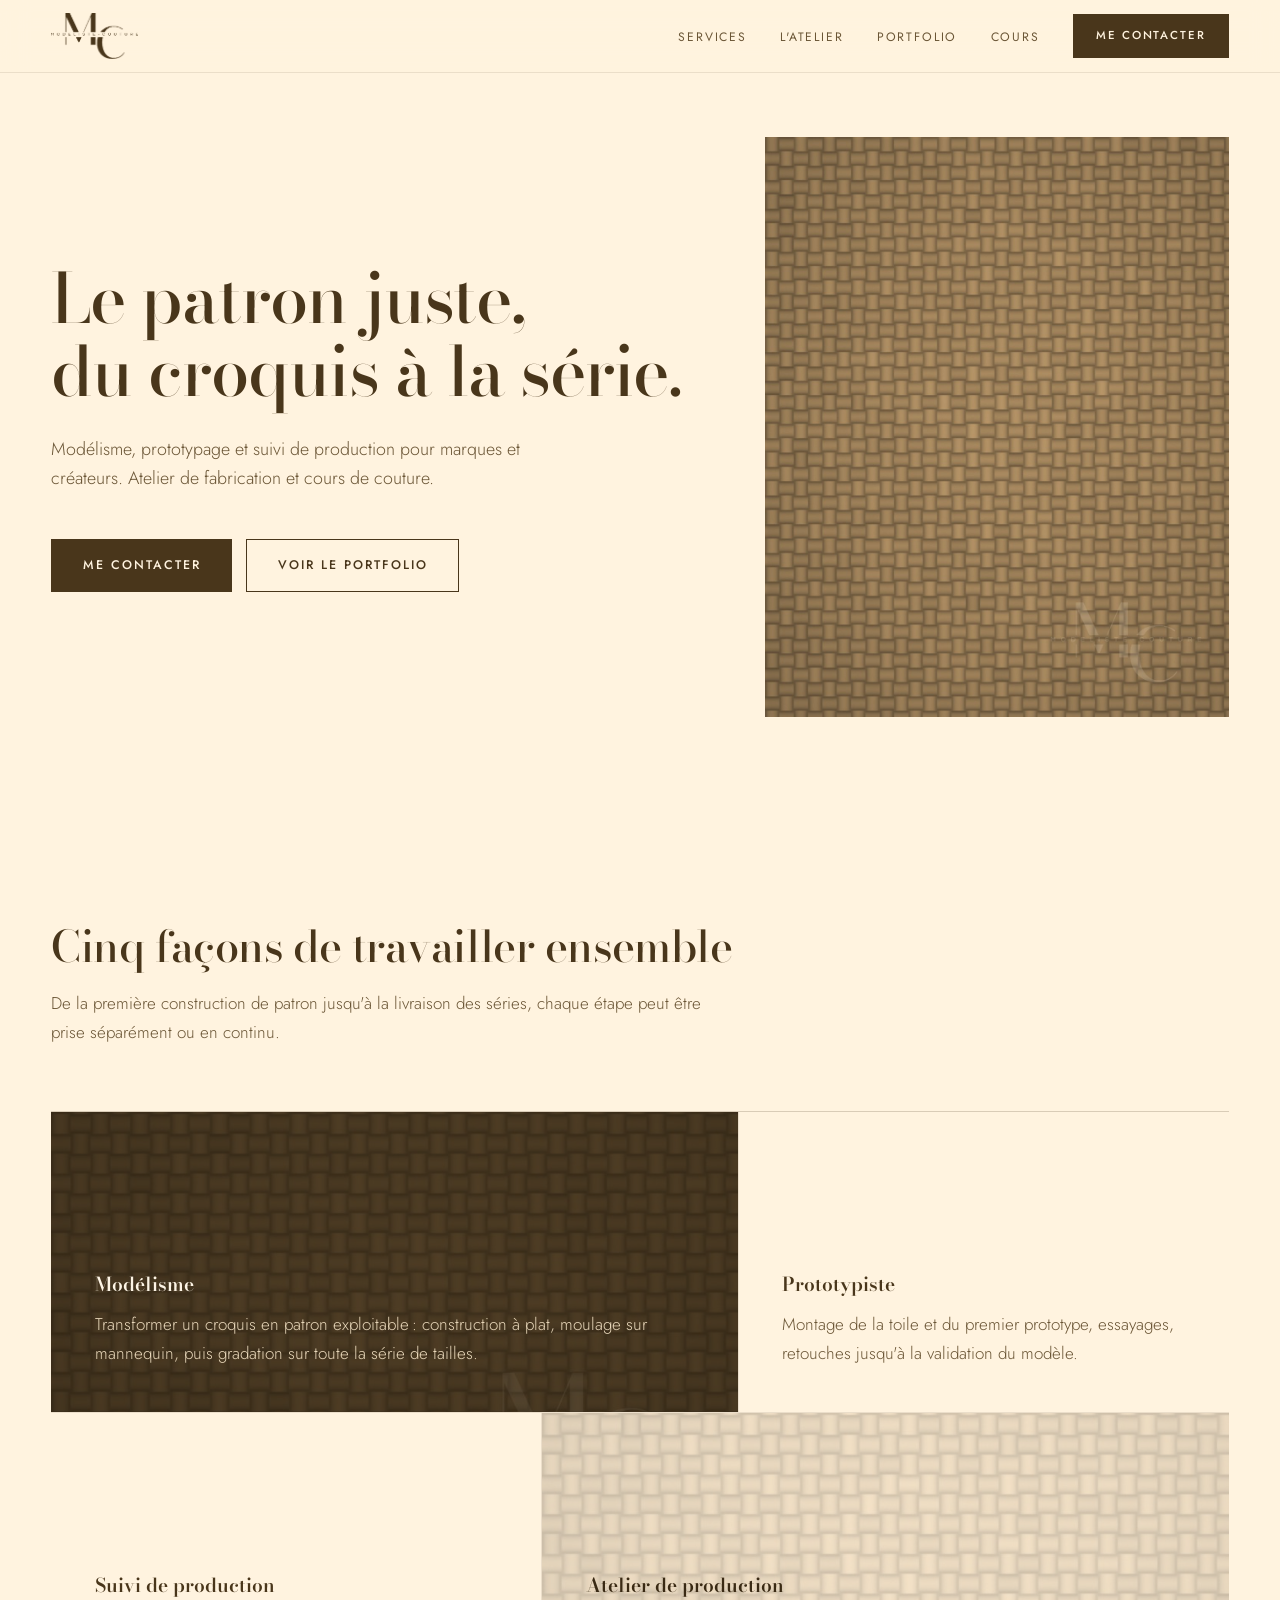
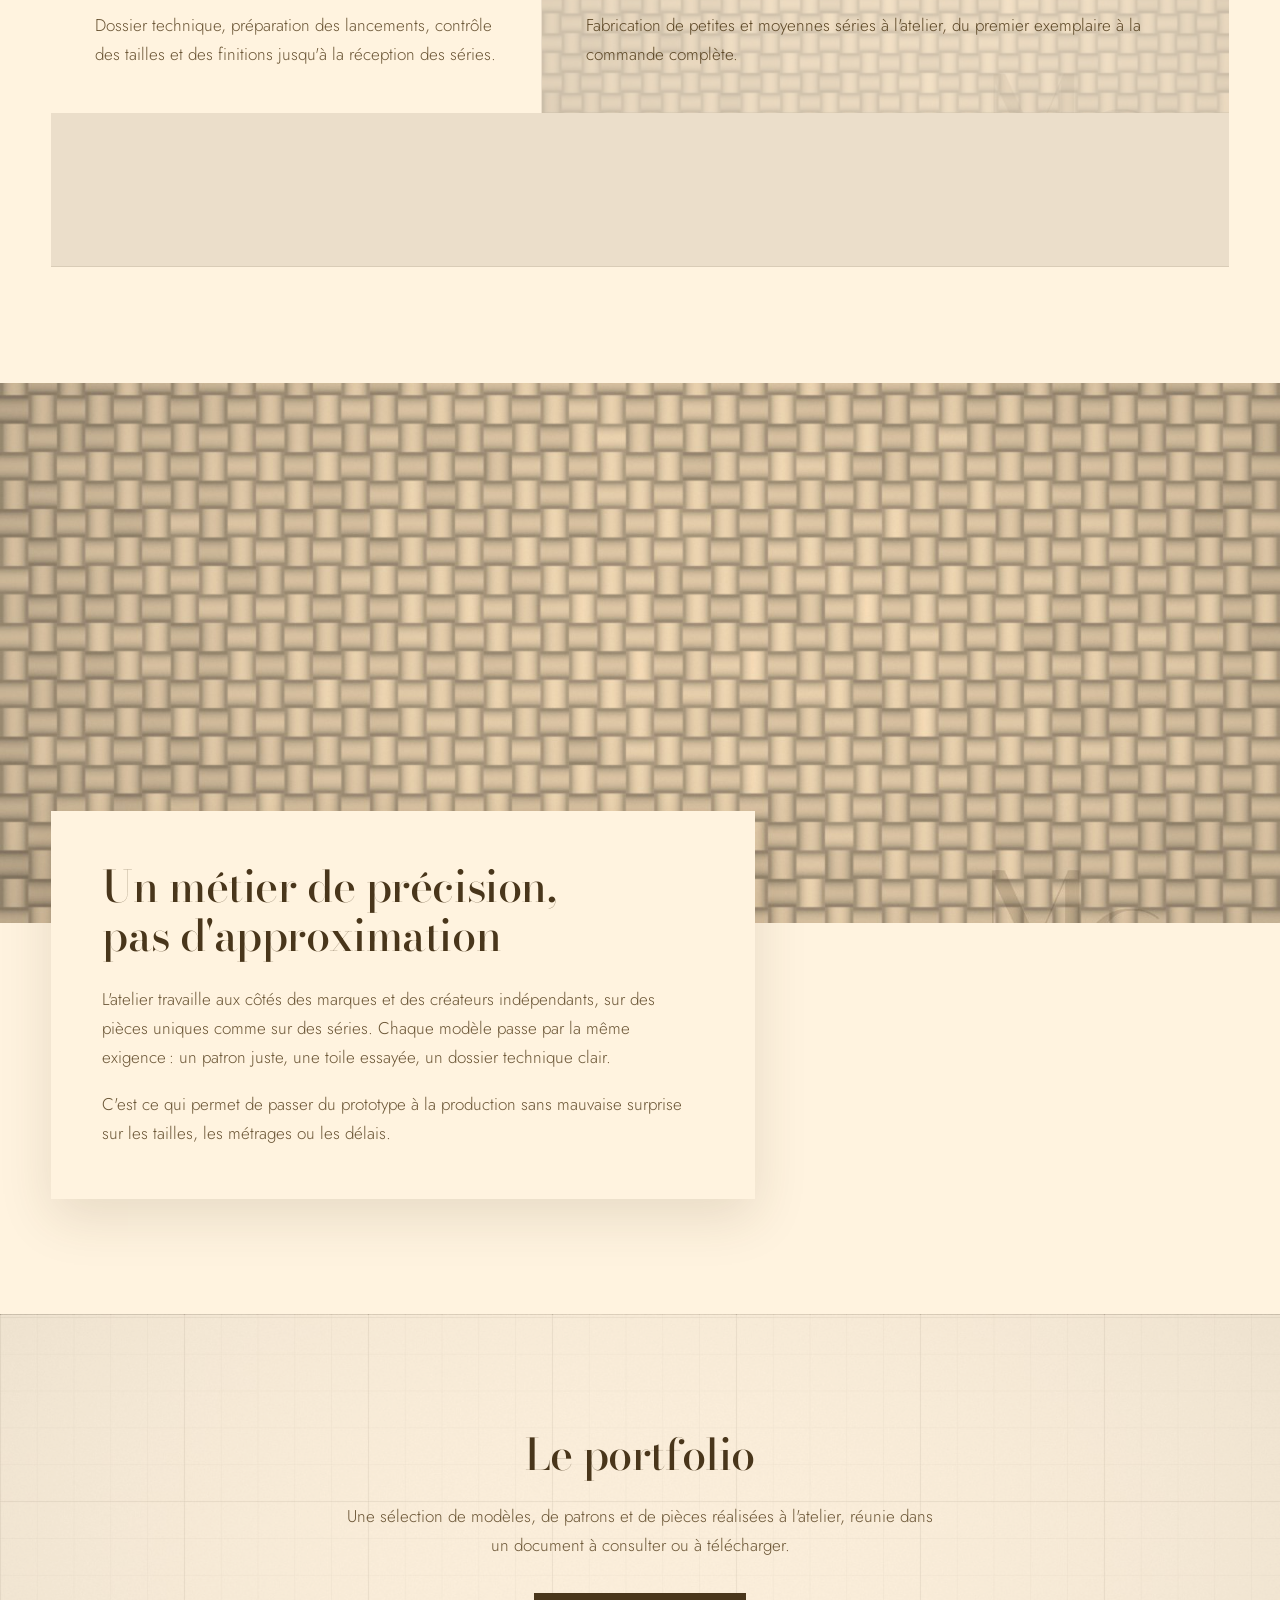
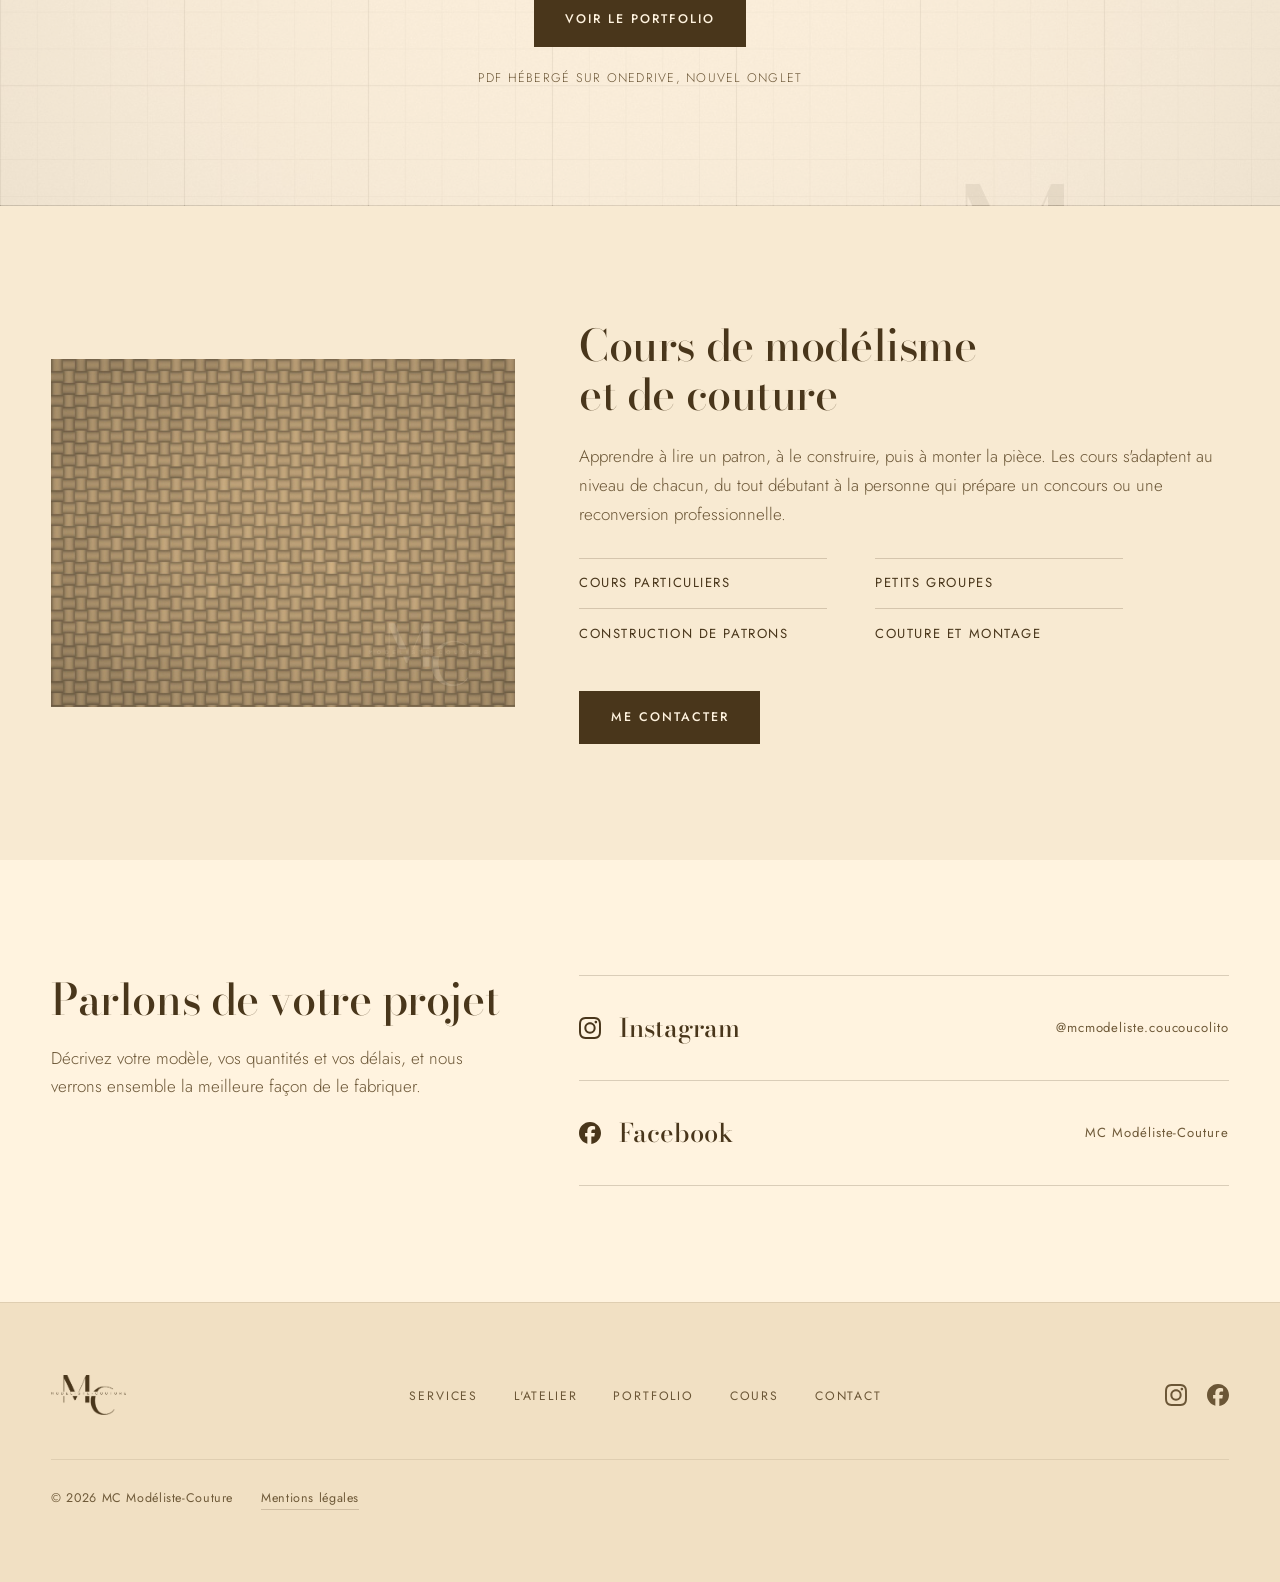
==== index.html @ d51a9fc8 "Ajouter le site vitrine MC Modéliste-Couture Site statique d'une page reprenant l'identité du logo :" ====
<!doctype html>
<html lang="fr">
<head>
<meta charset="utf-8">
<meta name="viewport" content="width=device-width, initial-scale=1">
<script>document.documentElement.classList.add('js');</script>
<title>MC Modéliste-Couture | Modélisme, prototypage et production</title>
<meta name="description" content="Modéliste prototypiste : construction de patrons, prototypage, suivi et atelier de production, cours de modélisme et de couture pour marques, créateurs et particuliers.">
<link rel="canonical" href="https://carambar182.github.io/MCModelisteWebsite/">

<meta property="og:type" content="website">
<meta property="og:locale" content="fr_FR">
<meta property="og:site_name" content="MC Modéliste-Couture">
<meta property="og:title" content="MC Modéliste-Couture | Modélisme, prototypage et production">
<meta property="og:description" content="Du croquis au vêtement fini : patronage, prototypage, suivi de production, atelier et cours de couture.">
<meta property="og:image" content="assets/og-image.jpg">
<meta name="twitter:card" content="summary_large_image">

<link rel="icon" href="assets/favicon.ico" sizes="any">
<link rel="icon" href="assets/favicon-512.png" type="image/png" sizes="512x512">
<link rel="apple-touch-icon" href="assets/apple-touch-icon.png">
<meta name="theme-color" content="#FFF3DF" media="(prefers-color-scheme: light)">
<meta name="theme-color" content="#211710" media="(prefers-color-scheme: dark)">

<link rel="preload" href="assets/fonts/bodoni-moda-latin.woff2" as="font" type="font/woff2" crossorigin>
<link rel="preload" href="assets/fonts/jost-latin.woff2" as="font" type="font/woff2" crossorigin>
<link rel="stylesheet" href="assets/fonts/fonts.css">
<link rel="stylesheet" href="assets/css/style.css">

<script type="application/ld+json">
{
  "@context": "https://schema.org",
  "@type": "ProfessionalService",
  "name": "MC Modéliste-Couture",
  "description": "Modéliste prototypiste : patronage, prototypage, suivi de production, atelier de fabrication et cours de modélisme et de couture.",
  "image": "assets/og-image.jpg",
  "areaServed": "FR",
  "sameAs": [
    "https://www.facebook.com/profile.php?id=61576766272760",
    "https://www.instagram.com/mcmodeliste.coucoucolito"
  ]
}
</script>
</head>

<body>
<a class="skip-link" href="#contenu">Aller au contenu</a>

<header class="site-header" id="haut">
  <div class="site-header__inner">
    <a class="brand" href="#haut" aria-label="MC Modéliste-Couture, accueil">
      <img src="assets/logo-mc.png" alt="MC Modéliste-Couture" width="357" height="190" decoding="async">
    </a>

    <nav class="site-nav" id="menu" aria-label="Navigation principale">
      <ul>
        <li><a href="#services">Services</a></li>
        <li><a href="#atelier">L'atelier</a></li>
        <li><a href="#portfolio">Portfolio</a></li>
        <li><a href="#cours">Cours</a></li>
      </ul>
      <a class="btn btn--primary site-nav__cta" href="#contact">Me contacter</a>
    </nav>

    <button class="nav-toggle" type="button" aria-expanded="false" aria-controls="menu">
      <span class="nav-toggle__bars" aria-hidden="true"></span>
      <span class="nav-toggle__label">Menu</span>
    </button>
  </div>
</header>

<main id="contenu">

  <!-- ============ HERO : split asymétrique ============ -->
  <section class="hero">
    <div class="wrap hero__inner">
      <div class="hero__text reveal">
        <h1>Le patron juste,<br class="br-desktop">du croquis à la série.</h1>
        <p class="lede">
          Modélisme, prototypage et suivi de production pour marques et créateurs.
          Atelier de fabrication et cours de couture.
        </p>
        <div class="hero__actions">
          <a class="btn btn--primary" href="#contact">Me contacter</a>
          <a class="btn btn--ghost" href="https://1drv.ms/b/c/9ea64feea7c55e20/IQBU2AF6RGWNTruM9oYGObu1AdUff4OzMXx0htukbr8eokA?e=vQHLTR" target="_blank" rel="noopener noreferrer">Voir le portfolio</a>
        </div>
      </div>

      <figure class="hero__media reveal">
        <!-- Visuel provisoire. Remplacer assets/img/hero.jpg par une photo d'atelier
             (portrait, environ 1100x1375 px) : le reste du site n'a pas besoin d'être modifié. -->
        <img src="assets/img/hero.jpg" alt="Toile de lin écrue tendue sur la table de coupe de l'atelier"
             width="1100" height="1375" fetchpriority="high" decoding="async">
      </figure>
    </div>
  </section>

  <!-- ============ SERVICES : bento asymétrique, 5 cellules ============ -->
  <section class="section services" id="services">
    <div class="wrap">
      <header class="section__head reveal">
        <h2>Cinq façons de travailler ensemble</h2>
        <p>De la première construction de patron jusqu'à la livraison des séries, chaque étape peut être prise séparément ou en continu.</p>
      </header>

      <div class="bento">
        <article class="bento__cell bento__cell--wide bento__cell--dark reveal">
          <h3>Modélisme</h3>
          <p>Transformer un croquis en patron exploitable&#8239;: construction à plat, moulage sur mannequin, puis gradation sur toute la série de tailles.</p>
        </article>

        <article class="bento__cell reveal">
          <h3>Prototypiste</h3>
          <p>Montage de la toile et du premier prototype, essayages, retouches jusqu'à la validation du modèle.</p>
        </article>

        <article class="bento__cell reveal">
          <h3>Suivi de production</h3>
          <p>Dossier technique, préparation des lancements, contrôle des tailles et des finitions jusqu'à la réception des séries.</p>
        </article>

        <article class="bento__cell bento__cell--wide bento__cell--light reveal">
          <h3>Atelier de production</h3>
          <p>Fabrication de petites et moyennes séries à l'atelier, du premier exemplaire à la commande complète.</p>
        </article>

        <article class="bento__cell bento__cell--full reveal">
          <div>
            <h3>Cours de modélisme et de couture</h3>
            <p>Cours particuliers et petits groupes, du premier ourlet à la construction d'un patron complet.</p>
          </div>
          <a class="link-arrow" href="#cours">Découvrir les cours</a>
        </article>
      </div>
    </div>
  </section>

  <!-- ============ ATELIER : bande pleine largeur + panneau décalé ============ -->
  <section class="section atelier" id="atelier">
    <div class="atelier__media">
      <!-- Visuel provisoire. Remplacer assets/img/atelier.jpg par une photo de l'atelier
           (paysage, environ 1800x1125 px). -->
      <img src="assets/img/atelier.jpg" alt="Tissu de coton clair tissé, posé à plat sur la table de travail"
           width="1800" height="1125" loading="lazy" decoding="async">
    </div>
    <div class="wrap">
      <div class="atelier__panel reveal">
        <h2>Un métier de précision, pas d'approximation</h2>
        <p>
          L'atelier travaille aux côtés des marques et des créateurs indépendants, sur des pièces
          uniques comme sur des séries. Chaque modèle passe par la même exigence&#8239;: un patron juste,
          une toile essayée, un dossier technique clair.
        </p>
        <p>
          C'est ce qui permet de passer du prototype à la production sans mauvaise surprise sur
          les tailles, les métrages ou les délais.
        </p>
      </div>
    </div>
  </section>

  <!-- ============ PORTFOLIO : bande papier à patron ============ -->
  <section class="section portfolio" id="portfolio">
    <div class="wrap portfolio__inner reveal">
      <h2>Le portfolio</h2>
      <p>
        Une sélection de modèles, de patrons et de pièces réalisées à l'atelier, réunie dans un
        document à consulter ou à télécharger.
      </p>
      <a class="btn btn--primary" href="https://1drv.ms/b/c/9ea64feea7c55e20/IQBU2AF6RGWNTruM9oYGObu1AdUff4OzMXx0htukbr8eokA?e=vQHLTR" target="_blank" rel="noopener noreferrer">Voir le portfolio</a>
      <p class="portfolio__meta">PDF hébergé sur OneDrive, nouvel onglet</p>
    </div>
  </section>

  <!-- ============ COURS : split image / texte ============ -->
  <section class="section cours" id="cours">
    <div class="wrap cours__inner">
      <figure class="cours__media reveal">
        <!-- Visuel provisoire. Remplacer assets/img/cours.jpg par une photo de cours
             (paysage 4:3, environ 1400x1050 px). -->
        <img src="assets/img/cours.jpg" alt="Toile de coton beige tissée, préparée pour un cours de couture"
             width="1400" height="1050" loading="lazy" decoding="async">
      </figure>

      <div class="cours__text reveal">
        <h2>Cours de modélisme et de couture</h2>
        <p>
          Apprendre à lire un patron, à le construire, puis à monter la pièce. Les cours s'adaptent
          au niveau de chacun, du tout débutant à la personne qui prépare un concours ou une
          reconversion professionnelle.
        </p>
        <ul class="cours__list">
          <li>Cours particuliers</li>
          <li>Petits groupes</li>
          <li>Construction de patrons</li>
          <li>Couture et montage</li>
        </ul>
        <a class="btn btn--primary" href="#contact">Me contacter</a>
      </div>
    </div>
  </section>

  <!-- ============ CONTACT ============ -->
  <section class="section contact" id="contact">
    <div class="wrap contact__inner">
      <div class="contact__intro reveal">
        <h2>Parlons de votre projet</h2>
        <p>
          Décrivez votre modèle, vos quantités et vos délais, et nous verrons ensemble la
          meilleure façon de le fabriquer.
        </p>
      </div>

      <ul class="contact__channels reveal">
        <li>
          <a href="https://www.instagram.com/mcmodeliste.coucoucolito" target="_blank" rel="noopener noreferrer">
            <svg class="icon" viewBox="0 0 24 24" aria-hidden="true" focusable="false"><path fill="currentColor" d="M7.0301.084c-1.2768.0602-2.1487.264-2.911.5634-.7888.3075-1.4575.72-2.1228 1.3877-.6652.6677-1.075 1.3368-1.3802 2.127-.2954.7638-.4956 1.6365-.552 2.914-.0564 1.2775-.0689 1.6882-.0626 4.947.0062 3.2586.0206 3.6671.0825 4.9473.061 1.2765.264 2.1482.5635 2.9107.308.7889.72 1.4573 1.388 2.1228.6679.6655 1.3365 1.0743 2.1285 1.38.7632.295 1.6361.4961 2.9134.552 1.2773.056 1.6884.069 4.9462.0627 3.2578-.0062 3.668-.0207 4.9478-.0814 1.28-.0607 2.147-.2652 2.9098-.5633.7889-.3086 1.4578-.72 2.1228-1.3881.665-.6682 1.0745-1.3378 1.3795-2.1284.2957-.7632.4966-1.636.552-2.9124.056-1.2809.0692-1.6898.063-4.948-.0063-3.2583-.021-3.6668-.0817-4.9465-.0607-1.2797-.264-2.1487-.5633-2.9117-.3084-.7889-.72-1.4568-1.3876-2.1228C21.2982 1.33 20.628.9208 19.8378.6165 19.074.321 18.2017.1197 16.9244.0645 15.6471.0093 15.236-.005 11.977.0014 8.718.0076 8.31.0215 7.0301.0839m.1402 21.6932c-1.17-.0509-1.8053-.2453-2.2287-.408-.5606-.216-.96-.4771-1.3819-.895-.422-.4178-.6811-.8186-.9-1.378-.1644-.4234-.3624-1.058-.4171-2.228-.0595-1.2645-.072-1.6442-.079-4.848-.007-3.2037.0053-3.583.0607-4.848.05-1.169.2456-1.805.408-2.2282.216-.5613.4762-.96.895-1.3816.4188-.4217.8184-.6814 1.3783-.9003.423-.1651 1.0575-.3614 2.227-.4171 1.2655-.06 1.6447-.072 4.848-.079 3.2033-.007 3.5835.005 4.8495.0608 1.169.0508 1.8053.2445 2.228.408.5608.216.96.4754 1.3816.895.4217.4194.6816.8176.9005 1.3787.1653.4217.3617 1.056.4169 2.2263.0602 1.2655.0739 1.645.0796 4.848.0058 3.203-.0055 3.5834-.061 4.848-.051 1.17-.245 1.8055-.408 2.2294-.216.5604-.4763.96-.8954 1.3814-.419.4215-.8181.6811-1.3783.9-.4224.1649-1.0577.3617-2.2262.4174-1.2656.0595-1.6448.072-4.8493.079-3.2045.007-3.5825-.006-4.848-.0608M16.953 5.5864A1.44 1.44 0 1 0 18.39 4.144a1.44 1.44 0 0 0-1.437 1.4424M5.8385 12.012c.0067 3.4032 2.7706 6.1557 6.173 6.1493 3.4026-.0065 6.157-2.7701 6.1506-6.1733-.0065-3.4032-2.771-6.1565-6.174-6.1498-3.403.0067-6.156 2.771-6.1496 6.1738M8 12.0077a4 4 0 1 1 4.008 3.9921A3.9996 3.9996 0 0 1 8 12.0077"/></svg>
            <span class="contact__channel-name">Instagram</span>
            <span class="contact__channel-handle">@mcmodeliste.coucoucolito</span>
          </a>
        </li>
        <li>
          <a href="https://www.facebook.com/profile.php?id=61576766272760" target="_blank" rel="noopener noreferrer">
            <svg class="icon" viewBox="0 0 24 24" aria-hidden="true" focusable="false"><path fill="currentColor" d="M9.101 23.691v-7.98H6.627v-3.667h2.474v-1.58c0-4.085 1.848-5.978 5.858-5.978.401 0 .955.042 1.468.103a8.68 8.68 0 0 1 1.141.195v3.325a8.623 8.623 0 0 0-.653-.036 26.805 26.805 0 0 0-.733-.009c-.707 0-1.259.096-1.675.309a1.686 1.686 0 0 0-.679.622c-.258.42-.374.995-.374 1.752v1.297h3.919l-.386 2.103-.287 1.564h-3.246v8.245C19.396 23.238 24 18.179 24 12.044c0-6.627-5.373-12-12-12s-12 5.373-12 12c0 5.628 3.874 10.35 9.101 11.647Z"/></svg>
            <span class="contact__channel-name">Facebook</span>
            <span class="contact__channel-handle">MC Modéliste-Couture</span>
          </a>
        </li>

        <!-- POUR AJOUTER UN E-MAIL OU UN TÉLÉPHONE :
             décommentez le bloc ci-dessous et remplacez l'adresse et le numéro.
        <li>
          <a href="mailto:adresse@exemple.fr">
            <span class="contact__channel-name">E-mail</span>
            <span class="contact__channel-handle">adresse@exemple.fr</span>
          </a>
        </li>
        <li>
          <a href="tel:+33600000000">
            <span class="contact__channel-name">Téléphone</span>
            <span class="contact__channel-handle">06 00 00 00 00</span>
          </a>
        </li>
        -->
      </ul>
    </div>
  </section>

</main>

<footer class="site-footer">
  <div class="wrap site-footer__inner">
    <div class="site-footer__brand">
      <img src="assets/logo-mc.png" alt="MC Modéliste-Couture" width="357" height="190" loading="lazy" decoding="async">
    </div>

    <nav class="site-footer__nav" aria-label="Navigation de bas de page">
      <ul>
        <li><a href="#services">Services</a></li>
        <li><a href="#atelier">L'atelier</a></li>
        <li><a href="#portfolio">Portfolio</a></li>
        <li><a href="#cours">Cours</a></li>
        <li><a href="#contact">Contact</a></li>
      </ul>
    </nav>

    <div class="site-footer__social">
      <a href="https://www.instagram.com/mcmodeliste.coucoucolito" target="_blank" rel="noopener noreferrer" aria-label="Instagram">
        <svg class="icon" viewBox="0 0 24 24" aria-hidden="true" focusable="false"><path fill="currentColor" d="M7.0301.084c-1.2768.0602-2.1487.264-2.911.5634-.7888.3075-1.4575.72-2.1228 1.3877-.6652.6677-1.075 1.3368-1.3802 2.127-.2954.7638-.4956 1.6365-.552 2.914-.0564 1.2775-.0689 1.6882-.0626 4.947.0062 3.2586.0206 3.6671.0825 4.9473.061 1.2765.264 2.1482.5635 2.9107.308.7889.72 1.4573 1.388 2.1228.6679.6655 1.3365 1.0743 2.1285 1.38.7632.295 1.6361.4961 2.9134.552 1.2773.056 1.6884.069 4.9462.0627 3.2578-.0062 3.668-.0207 4.9478-.0814 1.28-.0607 2.147-.2652 2.9098-.5633.7889-.3086 1.4578-.72 2.1228-1.3881.665-.6682 1.0745-1.3378 1.3795-2.1284.2957-.7632.4966-1.636.552-2.9124.056-1.2809.0692-1.6898.063-4.948-.0063-3.2583-.021-3.6668-.0817-4.9465-.0607-1.2797-.264-2.1487-.5633-2.9117-.3084-.7889-.72-1.4568-1.3876-2.1228C21.2982 1.33 20.628.9208 19.8378.6165 19.074.321 18.2017.1197 16.9244.0645 15.6471.0093 15.236-.005 11.977.0014 8.718.0076 8.31.0215 7.0301.0839m.1402 21.6932c-1.17-.0509-1.8053-.2453-2.2287-.408-.5606-.216-.96-.4771-1.3819-.895-.422-.4178-.6811-.8186-.9-1.378-.1644-.4234-.3624-1.058-.4171-2.228-.0595-1.2645-.072-1.6442-.079-4.848-.007-3.2037.0053-3.583.0607-4.848.05-1.169.2456-1.805.408-2.2282.216-.5613.4762-.96.895-1.3816.4188-.4217.8184-.6814 1.3783-.9003.423-.1651 1.0575-.3614 2.227-.4171 1.2655-.06 1.6447-.072 4.848-.079 3.2033-.007 3.5835.005 4.8495.0608 1.169.0508 1.8053.2445 2.228.408.5608.216.96.4754 1.3816.895.4217.4194.6816.8176.9005 1.3787.1653.4217.3617 1.056.4169 2.2263.0602 1.2655.0739 1.645.0796 4.848.0058 3.203-.0055 3.5834-.061 4.848-.051 1.17-.245 1.8055-.408 2.2294-.216.5604-.4763.96-.8954 1.3814-.419.4215-.8181.6811-1.3783.9-.4224.1649-1.0577.3617-2.2262.4174-1.2656.0595-1.6448.072-4.8493.079-3.2045.007-3.5825-.006-4.848-.0608M16.953 5.5864A1.44 1.44 0 1 0 18.39 4.144a1.44 1.44 0 0 0-1.437 1.4424M5.8385 12.012c.0067 3.4032 2.7706 6.1557 6.173 6.1493 3.4026-.0065 6.157-2.7701 6.1506-6.1733-.0065-3.4032-2.771-6.1565-6.174-6.1498-3.403.0067-6.156 2.771-6.1496 6.1738M8 12.0077a4 4 0 1 1 4.008 3.9921A3.9996 3.9996 0 0 1 8 12.0077"/></svg>
      </a>
      <a href="https://www.facebook.com/profile.php?id=61576766272760" target="_blank" rel="noopener noreferrer" aria-label="Facebook">
        <svg class="icon" viewBox="0 0 24 24" aria-hidden="true" focusable="false"><path fill="currentColor" d="M9.101 23.691v-7.98H6.627v-3.667h2.474v-1.58c0-4.085 1.848-5.978 5.858-5.978.401 0 .955.042 1.468.103a8.68 8.68 0 0 1 1.141.195v3.325a8.623 8.623 0 0 0-.653-.036 26.805 26.805 0 0 0-.733-.009c-.707 0-1.259.096-1.675.309a1.686 1.686 0 0 0-.679.622c-.258.42-.374.995-.374 1.752v1.297h3.919l-.386 2.103-.287 1.564h-3.246v8.245C19.396 23.238 24 18.179 24 12.044c0-6.627-5.373-12-12-12s-12 5.373-12 12c0 5.628 3.874 10.35 9.101 11.647Z"/></svg>
      </a>
    </div>

    <p class="site-footer__legal">
      <span>&copy; <span id="annee">2026</span> MC Modéliste-Couture</span>
      <a href="mentions-legales.html">Mentions légales</a>
    </p>
  </div>
</footer>

<script src="assets/js/main.js" defer></script>
</body>
</html>
---- assets/fonts/fonts.css ----
/* Polices auto-hebergees (pas d'appel a Google Fonts : RGPD + performance). */

/* Bodoni Moda - variable wght 400..900, opsz 6..96. Reprend le Didone du monogramme MC. */
@font-face {
  font-family: 'Bodoni Moda';
  font-style: normal;
  font-weight: 400 700;
  font-display: swap;
  src: url(./bodoni-moda-latin.woff2) format('woff2');
  unicode-range: U+0000-00FF, U+0131, U+0152-0153, U+02BB-02BC, U+02C6, U+02DA, U+02DC, U+0304, U+0308, U+0329, U+2000-206F, U+20AC, U+2122, U+2191, U+2193, U+2212, U+2215, U+FEFF, U+FFFD;
}
@font-face {
  font-family: 'Bodoni Moda';
  font-style: normal;
  font-weight: 400 700;
  font-display: swap;
  src: url(./bodoni-moda-latin-ext.woff2) format('woff2');
  unicode-range: U+0100-02BA, U+02BD-02C5, U+02C7-02CC, U+02CE-02D7, U+02DD-02FF, U+0304, U+0308, U+0329, U+1D00-1DBF, U+1E00-1E9F, U+1EF2-1EFF, U+2020, U+20A0-20AB, U+20AD-20C0, U+2113, U+2C60-2C7F, U+A720-A7FF;
}

/* Jost - variable wght 100..900. Reprend le lettrage geometrique du wordmark. */
@font-face {
  font-family: 'Jost';
  font-style: normal;
  font-weight: 200 700;
  font-display: swap;
  src: url(./jost-latin.woff2) format('woff2');
  unicode-range: U+0000-00FF, U+0131, U+0152-0153, U+02BB-02BC, U+02C6, U+02DA, U+02DC, U+0304, U+0308, U+0329, U+2000-206F, U+20AC, U+2122, U+2191, U+2193, U+2212, U+2215, U+FEFF, U+FFFD;
}
@font-face {
  font-family: 'Jost';
  font-style: normal;
  font-weight: 200 700;
  font-display: swap;
  src: url(./jost-latin-ext.woff2) format('woff2');
  unicode-range: U+0100-02BA, U+02BD-02C5, U+02C7-02CC, U+02CE-02D7, U+02DD-02FF, U+0304, U+0308, U+0329, U+1D00-1DBF, U+1E00-1E9F, U+1EF2-1EFF, U+2020, U+20A0-20AB, U+20AD-20C0, U+2113, U+2C60-2C7F, U+A720-A7FF;
}
---- assets/css/style.css ----
/* ==========================================================================
   MC Modéliste-Couture
   Palette et typographie reprises du logo : brun #49361B sur crème #FFF3DF,
   monogramme Didone (Bodoni Moda) + lettrage géométrique (Jost).
   Un seul accent, un seul rayon de bord (0), un seul thème à la fois.
   ========================================================================== */

:root {
  --paper:      #FFF3DF;
  --paper-2:    #F8EAD2;
  --paper-3:    #F1E0C3;
  --ink:        #49361B;
  --ink-soft:   #6B5636;
  --ink-mute:   #6F5A39;
  --line:       rgba(73, 54, 27, .20);
  --line-soft:  rgba(73, 54, 27, .11);
  --shadow:     0 18px 50px rgba(73, 54, 27, .13);
  --veil:       rgba(255, 243, 223, .55);
  --img-filter: none;

  --nav-h: 72px;
  --wrap: 1280px;
  --gutter: clamp(1.25rem, 4vw, 3.5rem);
  --radius: 0;

  --serif: 'Bodoni Moda', 'Didot', 'Times New Roman', serif;
  --sans:  'Jost', 'Futura', 'Century Gothic', system-ui, sans-serif;
  --ease:  cubic-bezier(.16, 1, .3, 1);

  color-scheme: light dark;
}

@media (prefers-color-scheme: dark) {
  :root {
    --paper:      #211710;
    --paper-2:    #2A1E14;
    --paper-3:    #33251a;
    --ink:        #F5E7CF;
    --ink-soft:   #D8C4A3;
    --ink-mute:   #AE9877;
    --line:       rgba(245, 231, 207, .20);
    --line-soft:  rgba(245, 231, 207, .10);
    --shadow:     0 18px 50px rgba(0, 0, 0, .45);
    --veil:       rgba(33, 23, 16, .88);
    --img-filter: brightness(.78) saturate(.92);
  }
}

/* --------------------------------------------------------- base --------- */

*, *::before, *::after { box-sizing: border-box; }

html {
  -webkit-text-size-adjust: 100%;
  scroll-padding-top: calc(var(--nav-h) + 1.5rem);
}

@media (prefers-reduced-motion: no-preference) {
  html { scroll-behavior: smooth; }
}

body {
  margin: 0;
  background: var(--paper);
  color: var(--ink);
  font-family: var(--sans);
  font-size: 1.0625rem;
  font-weight: 400;
  line-height: 1.7;
  -webkit-font-smoothing: antialiased;
  text-rendering: optimizeLegibility;
  overflow-x: hidden;
}

h1, h2, h3 {
  font-family: var(--serif);
  font-weight: 500;
  font-optical-sizing: auto;
  margin: 0;
  text-wrap: balance;
}

h1 {
  font-size: clamp(2.4rem, 5.6vw, 4.3rem);
  line-height: 1.07;
  letter-spacing: -.014em;
}

h2 {
  font-size: clamp(1.85rem, 3.4vw, 2.9rem);
  line-height: 1.14;
  letter-spacing: -.01em;
}

h3 {
  font-size: clamp(1.2rem, 1.5vw, 1.45rem);
  font-weight: 600;
  line-height: 1.25;
}

p { margin: 0; max-width: 65ch; text-wrap: pretty; }

img { display: block; max-width: 100%; height: auto; }

a { color: inherit; }

.wrap {
  width: 100%;
  max-width: var(--wrap);
  margin-inline: auto;
  padding-inline: var(--gutter);
}

/* Les items de grille refusent par défaut de passer sous leur taille
   min-content, ce qui fait déborder la page sur petit écran. */
.hero__inner > *,
.cours__inner > *,
.contact__inner > *,
.bento__cell { min-width: 0; }

.section { padding-block: clamp(4.5rem, 9vw, 8.5rem); }

.section__head { max-width: 46rem; margin-bottom: clamp(2.5rem, 5vw, 4rem); }
.section__head p { margin-top: 1.1rem; color: var(--ink-soft); font-weight: 300; }

.lede {
  font-size: clamp(1.05rem, 1.4vw, 1.22rem);
  font-weight: 300;
  color: var(--ink-soft);
  line-height: 1.65;
}

.skip-link {
  position: absolute;
  left: -9999px;
  top: 0;
  z-index: 100;
  background: var(--ink);
  color: var(--paper);
  padding: .85rem 1.4rem;
  font-size: .8rem;
  letter-spacing: .12em;
  text-transform: uppercase;
}
.skip-link:focus { left: 0; }

:focus-visible {
  outline: 2px solid var(--ink);
  outline-offset: 3px;
}

/* ------------------------------------------------------- boutons -------- */

.btn {
  display: inline-flex;
  align-items: center;
  justify-content: center;
  white-space: nowrap;
  border: 1px solid var(--ink);
  border-radius: var(--radius);
  padding: .95rem 1.9rem;
  font-family: var(--sans);
  font-size: .78rem;
  font-weight: 500;
  letter-spacing: .16em;
  text-transform: uppercase;
  text-decoration: none;
  cursor: pointer;
  transition: background-color .35s var(--ease), color .35s var(--ease),
              transform .2s var(--ease);
}

.btn--primary { background: var(--ink); color: var(--paper); }
.btn--ghost   { background: transparent; color: var(--ink); }

@media (hover: hover) {
  .btn--primary:hover { background: var(--ink-soft); border-color: var(--ink-soft); }
  .btn--ghost:hover   { background: var(--ink); color: var(--paper); }
  .btn:hover { transform: translateY(-1px); }
}
.btn:active { transform: translateY(1px); }

.link-arrow {
  display: inline-flex;
  align-items: center;
  gap: .6rem;
  font-size: .78rem;
  font-weight: 500;
  letter-spacing: .14em;
  text-transform: uppercase;
  text-decoration: none;
  color: var(--ink);
  border-bottom: 1px solid var(--line);
  padding-bottom: .35rem;
  transition: border-color .35s var(--ease), gap .35s var(--ease);
}
.link-arrow::after { content: "\2192"; transition: transform .35s var(--ease); }
@media (hover: hover) {
  .link-arrow:hover { border-color: var(--ink); }
  .link-arrow:hover::after { transform: translateX(4px); }
}

/* -------------------------------------------------------- entête -------- */

.site-header {
  position: sticky;
  top: 0;
  z-index: 50;
  background: color-mix(in srgb, var(--paper) 88%, transparent);
  backdrop-filter: blur(14px);
  -webkit-backdrop-filter: blur(14px);
  border-bottom: 1px solid var(--line-soft);
}

@supports not (backdrop-filter: blur(4px)) {
  .site-header { background: var(--paper); }
}

.site-header__inner {
  height: var(--nav-h);
  max-width: var(--wrap);
  margin-inline: auto;
  padding-inline: var(--gutter);
  display: flex;
  align-items: center;
  gap: clamp(1rem, 3vw, 2.5rem);
}

.brand { margin-right: auto; display: flex; align-items: center; }
.brand img {
  height: 46px;
  width: auto;
}

@media (prefers-color-scheme: dark) {
  .brand img,
  .site-footer__brand img { filter: brightness(0) invert(1) opacity(.92); }
}

.site-nav { display: flex; align-items: center; gap: clamp(1.25rem, 2.6vw, 2.4rem); }

.site-nav ul {
  display: flex;
  align-items: center;
  gap: clamp(1.25rem, 2.6vw, 2.4rem);
  list-style: none;
  margin: 0;
  padding: 0;
}

.site-nav a:not(.btn) {
  font-size: .76rem;
  font-weight: 400;
  letter-spacing: .15em;
  text-transform: uppercase;
  text-decoration: none;
  color: var(--ink-soft);
  padding-block: .4rem;
  border-bottom: 1px solid transparent;
  transition: color .3s var(--ease), border-color .3s var(--ease);
}
@media (hover: hover) {
  .site-nav a:not(.btn):hover { color: var(--ink); border-color: var(--ink); }
}

.site-nav__cta { padding: .7rem 1.4rem; font-size: .72rem; }

.nav-toggle {
  display: none;
  align-items: center;
  gap: .6rem;
  background: none;
  border: 0;
  padding: .5rem 0;
  color: var(--ink);
  font-family: var(--sans);
  font-size: .72rem;
  letter-spacing: .16em;
  text-transform: uppercase;
  cursor: pointer;
}

.nav-toggle__bars,
.nav-toggle__bars::before,
.nav-toggle__bars::after {
  display: block;
  width: 22px;
  height: 1px;
  background: var(--ink);
  transition: transform .3s var(--ease), opacity .2s var(--ease);
}
.nav-toggle__bars { position: relative; }
.nav-toggle__bars::before,
.nav-toggle__bars::after { content: ""; position: absolute; left: 0; }
.nav-toggle__bars::before { top: -7px; }
.nav-toggle__bars::after  { top: 7px; }

.nav-toggle[aria-expanded="true"] .nav-toggle__bars { background: transparent; }
.nav-toggle[aria-expanded="true"] .nav-toggle__bars::before { transform: translateY(7px) rotate(45deg); }
.nav-toggle[aria-expanded="true"] .nav-toggle__bars::after  { transform: translateY(-7px) rotate(-45deg); }

@media (max-width: 899px) {
  .nav-toggle { display: inline-flex; }

  .site-nav {
    position: fixed;
    inset: var(--nav-h) 0 auto 0;
    flex-direction: column;
    align-items: stretch;
    gap: 0;
    background: var(--paper);
    border-bottom: 1px solid var(--line);
    padding: 1rem var(--gutter) 2rem;
    transform: translateY(-8px);
    opacity: 0;
    visibility: hidden;
    transition: opacity .28s var(--ease), transform .28s var(--ease), visibility .28s;
  }
  .site-nav[data-open="true"] { opacity: 1; visibility: visible; transform: none; }

  .site-nav ul { flex-direction: column; align-items: stretch; gap: 0; }
  .site-nav li { border-bottom: 1px solid var(--line-soft); }
  .site-nav a:not(.btn) { display: block; padding: 1.05rem 0; font-size: .82rem; }
  .site-nav__cta { margin-top: 1.5rem; align-self: flex-start; }
}

/* ---------------------------------------------------------- hero -------- */

.hero {
  padding-top: clamp(2.5rem, 5vw, 5.5rem);
  padding-bottom: clamp(3.5rem, 7vw, 6rem);
}

.hero__inner {
  display: grid;
  gap: clamp(2.5rem, 5vw, 4.5rem);
  align-items: center;
}

@media (min-width: 900px) {
  .hero__inner { grid-template-columns: 7fr 5fr; }
}

.hero__text h1 { margin-bottom: 1.6rem; }
.hero__text .lede { max-width: 34rem; }

.br-desktop { display: none; }
@media (min-width: 900px) { .br-desktop { display: inline; } }

.hero__actions {
  display: flex;
  flex-wrap: wrap;
  gap: .9rem;
  margin-top: clamp(2rem, 3.5vw, 2.8rem);
}

.hero__media { margin: 0; }
.hero__media img {
  width: 100%;
  aspect-ratio: 4 / 5;
  object-fit: cover;
  filter: var(--img-filter);
}

@media (max-width: 899px) {
  .hero__media img { aspect-ratio: 3 / 2; }
}

/* ------------------------------------------------------ services -------- */

.bento {
  display: grid;
  gap: 1px;
  background: var(--line-soft);
  border-block: 1px solid var(--line-soft);
}

@media (min-width: 768px) {
  .bento { grid-template-columns: repeat(12, 1fr); }
  .bento__cell--wide { grid-column: span 7; }
  .bento__cell:not(.bento__cell--wide):not(.bento__cell--full) { grid-column: span 5; }
  .bento__cell--full { grid-column: 1 / -1; }
}

.bento__cell {
  position: relative;
  isolation: isolate;
  background: var(--paper);
  padding: clamp(1.9rem, 3.4vw, 3rem);
  min-height: clamp(220px, 26vw, 300px);
  display: flex;
  flex-direction: column;
  justify-content: flex-end;
  gap: .9rem;
}

.bento__cell h3 { color: var(--cell-ink, var(--ink)); }
.bento__cell p  { color: var(--cell-ink-soft, var(--ink-soft)); font-weight: 300; }

.bento__cell--dark,
.bento__cell--light {
  background-size: cover;
  background-position: center;
}

.bento__cell--dark::before,
.bento__cell--light::before {
  content: "";
  position: absolute;
  inset: 0;
  z-index: -1;
  background: var(--cell-veil);
}

.bento__cell--dark {
  background-image: url("../img/service-patronage.jpg");
  --cell-veil: rgba(41, 30, 15, .58);
  --cell-ink: #FDF4E5;
  --cell-ink-soft: #E7D6B9;
}

.bento__cell--light {
  background-image: url("../img/service-prototype.jpg");
  --cell-veil: rgba(255, 243, 223, .58);
  --cell-ink: #3A2A14;
  --cell-ink-soft: #5C4726;
}

@media (prefers-color-scheme: dark) {
  .bento__cell--dark  { --cell-veil: rgba(20, 13, 8, .70); }
  .bento__cell--light {
    --cell-veil: rgba(33, 23, 16, .82);
    --cell-ink: var(--ink);
    --cell-ink-soft: var(--ink-soft);
  }
}

.bento__cell--full {
  min-height: 0;
  flex-direction: row;
  flex-wrap: wrap;
  align-items: flex-end;
  justify-content: space-between;
  gap: 1.75rem clamp(2rem, 5vw, 5rem);
}
.bento__cell--full > div { flex: 1 1 26rem; display: grid; gap: .8rem; }

/* ------------------------------------------------------- atelier -------- */

.atelier { padding-block: 0; }

.atelier__media img {
  width: 100%;
  height: clamp(300px, 44vw, 540px);
  object-fit: cover;
  filter: var(--img-filter);
}

.atelier__panel {
  position: relative;
  background: var(--paper);
  max-width: 44rem;
  margin-top: clamp(-7rem, -9vw, -4rem);
  margin-bottom: clamp(4.5rem, 9vw, 8.5rem);
  padding: clamp(2rem, 4vw, 3.5rem) clamp(1.75rem, 4vw, 3.5rem);
  box-shadow: var(--shadow);
  display: grid;
  gap: 1.15rem;
}
.atelier__panel h2 { margin-bottom: .35rem; }
.atelier__panel p  { color: var(--ink-soft); font-weight: 300; }

/* ----------------------------------------------------- portfolio -------- */

.portfolio {
  position: relative;
  isolation: isolate;
  background: url("../img/portfolio.jpg") center / cover no-repeat;
  border-block: 1px solid var(--line-soft);
}

/* Le voile garde la section dans le thème actif : crème en clair, brun profond
   en sombre. Sans lui, la bande de papier à patron trouerait le mode sombre. */
.portfolio::before {
  content: "";
  position: absolute;
  inset: 0;
  z-index: -1;
  background: var(--veil);
}

.portfolio__inner {
  max-width: 44rem;
  text-align: center;
  display: grid;
  justify-items: center;
  gap: 1.35rem;
}
.portfolio__inner p { color: var(--ink-soft); font-weight: 300; }
.portfolio__inner .btn { margin-top: .75rem; }

.portfolio__meta {
  font-size: .78rem;
  letter-spacing: .1em;
  text-transform: uppercase;
  color: var(--ink-mute);
}

/* --------------------------------------------------------- cours -------- */

.cours { background: var(--paper-2); }

.cours__inner {
  display: grid;
  gap: clamp(2.25rem, 5vw, 4.5rem);
  align-items: center;
}

@media (min-width: 900px) {
  .cours__inner { grid-template-columns: 5fr 7fr; }
}

.cours__media { margin: 0; }
.cours__media img {
  width: 100%;
  aspect-ratio: 4 / 3;
  object-fit: cover;
  filter: var(--img-filter);
}

.cours__text { display: grid; gap: 1.4rem; justify-items: start; }
.cours__text p { color: var(--ink-soft); font-weight: 300; }

.cours__list {
  list-style: none;
  margin: .4rem 0 .6rem;
  padding: 0;
  display: grid;
  grid-template-columns: minmax(0, 1fr);
  gap: 0 clamp(1.5rem, 4vw, 3rem);
  width: 100%;
  max-width: 34rem;
}

@media (min-width: 560px) {
  .cours__list { grid-template-columns: repeat(2, minmax(0, 1fr)); }
}
.cours__list li {
  border-top: 1px solid var(--line);
  padding: .85rem 0;
  font-size: .82rem;
  letter-spacing: .12em;
  text-transform: uppercase;
  color: var(--ink);
}

/* ------------------------------------------------------- contact -------- */

.contact__inner {
  display: grid;
  gap: clamp(2.25rem, 5vw, 4.5rem);
}

@media (min-width: 900px) {
  .contact__inner { grid-template-columns: 5fr 7fr; align-items: start; }
}

.contact__intro p { margin-top: 1.2rem; color: var(--ink-soft); font-weight: 300; }

.contact__channels { list-style: none; margin: 0; padding: 0; }
.contact__channels li { border-top: 1px solid var(--line); }
.contact__channels li:last-child { border-bottom: 1px solid var(--line); }

.contact__channels a {
  display: grid;
  grid-template-columns: auto 1fr auto;
  align-items: center;
  gap: 1.1rem;
  padding: clamp(1.3rem, 2.6vw, 1.9rem) 0;
  text-decoration: none;
  transition: padding-inline .35s var(--ease), color .35s var(--ease);
}
@media (hover: hover) {
  .contact__channels a:hover { padding-inline: .9rem; }
  .contact__channels a:hover .contact__channel-handle { color: var(--ink); }
}

.contact__channel-name {
  font-family: var(--serif);
  font-size: clamp(1.25rem, 2vw, 1.6rem);
  font-weight: 500;
}
.contact__channel-handle {
  font-size: .82rem;
  letter-spacing: .07em;
  color: var(--ink-mute);
  text-align: right;
  transition: color .35s var(--ease);
  overflow-wrap: anywhere;
}

/* Sur petit écran le pseudo passe sous le nom : côte à côte il devient illisible. */
@media (max-width: 639px) {
  .contact__channels a { grid-template-columns: auto 1fr; row-gap: .35rem; }
  .contact__channel-handle { grid-column: 1 / -1; text-align: left; }
}

.icon { width: 22px; height: 22px; flex: none; }

/* --------------------------------------------------------- pied --------- */

.site-footer {
  background: var(--paper-3);
  border-top: 1px solid var(--line-soft);
  padding-block: clamp(3rem, 6vw, 4.5rem);
}

.site-footer__inner {
  display: grid;
  gap: 2.25rem;
  align-items: center;
  grid-template-areas:
    "brand"
    "nav"
    "social"
    "legal";
}

@media (min-width: 900px) {
  .site-footer__inner {
    grid-template-columns: auto 1fr auto;
    grid-template-areas:
      "brand nav social"
      "legal legal legal";
    gap: 2.75rem 3rem;
  }
}

.site-footer__brand { grid-area: brand; }
.site-footer__brand img { height: 40px; width: auto; }

.site-footer__nav { grid-area: nav; }
.site-footer__nav ul {
  list-style: none;
  margin: 0;
  padding: 0;
  display: flex;
  flex-wrap: wrap;
  gap: .9rem clamp(1.25rem, 3vw, 2.25rem);
}
@media (min-width: 900px) { .site-footer__nav ul { justify-content: center; } }

.site-footer__nav a {
  font-size: .76rem;
  letter-spacing: .15em;
  text-transform: uppercase;
  text-decoration: none;
  color: var(--ink-soft);
  border-bottom: 1px solid transparent;
  padding-bottom: .2rem;
  transition: color .3s var(--ease), border-color .3s var(--ease);
}
@media (hover: hover) {
  .site-footer__nav a:hover { color: var(--ink); border-color: var(--ink); }
}

.site-footer__social { grid-area: social; display: flex; gap: 1.25rem; }
.site-footer__social a {
  color: var(--ink-soft);
  transition: color .3s var(--ease), transform .3s var(--ease);
  display: inline-flex;
}
@media (hover: hover) {
  .site-footer__social a:hover { color: var(--ink); transform: translateY(-2px); }
}

.site-footer__legal {
  grid-area: legal;
  max-width: none;
  display: flex;
  flex-wrap: wrap;
  gap: .6rem 1.75rem;
  padding-top: 1.75rem;
  border-top: 1px solid var(--line-soft);
  font-size: .78rem;
  letter-spacing: .05em;
  color: var(--ink-mute);
}
.site-footer__legal a { color: var(--ink-mute); text-decoration: none; border-bottom: 1px solid var(--line); }
@media (hover: hover) { .site-footer__legal a:hover { color: var(--ink); } }

/* ------------------------------------------------------ mentions -------- */

.legal-page { padding-block: clamp(3.5rem, 8vw, 6.5rem); }
.legal-page .wrap { max-width: 48rem; }
.legal-page h1 { margin-bottom: 2.5rem; }
.legal-page h2 { font-size: clamp(1.2rem, 2vw, 1.5rem); margin-top: 2.75rem; margin-bottom: .75rem; }
.legal-page p, .legal-page li { color: var(--ink-soft); font-weight: 300; }
.legal-page ul { padding-left: 1.1rem; }
.legal-page .note {
  border-left: 2px solid var(--line);
  padding: 1rem 0 1rem 1.25rem;
  margin-bottom: 2.5rem;
  color: var(--ink-mute);
  font-size: .92rem;
}

/* ----------------------------------------- révélation au défilement ----- */
/* Sert la hiérarchie de lecture : chaque bloc arrive dans l'ordre du texte.
   Ne s'active que si JS répond et si l'utilisateur n'a pas demandé moins
   de mouvement. */

@media (prefers-reduced-motion: no-preference) {
  .js .reveal {
    opacity: 0;
    transform: translateY(20px);
    transition: opacity .75s var(--ease), transform .75s var(--ease);
    transition-delay: var(--reveal-delay, 0ms);
  }
  .js .reveal.is-visible { opacity: 1; transform: none; }
}
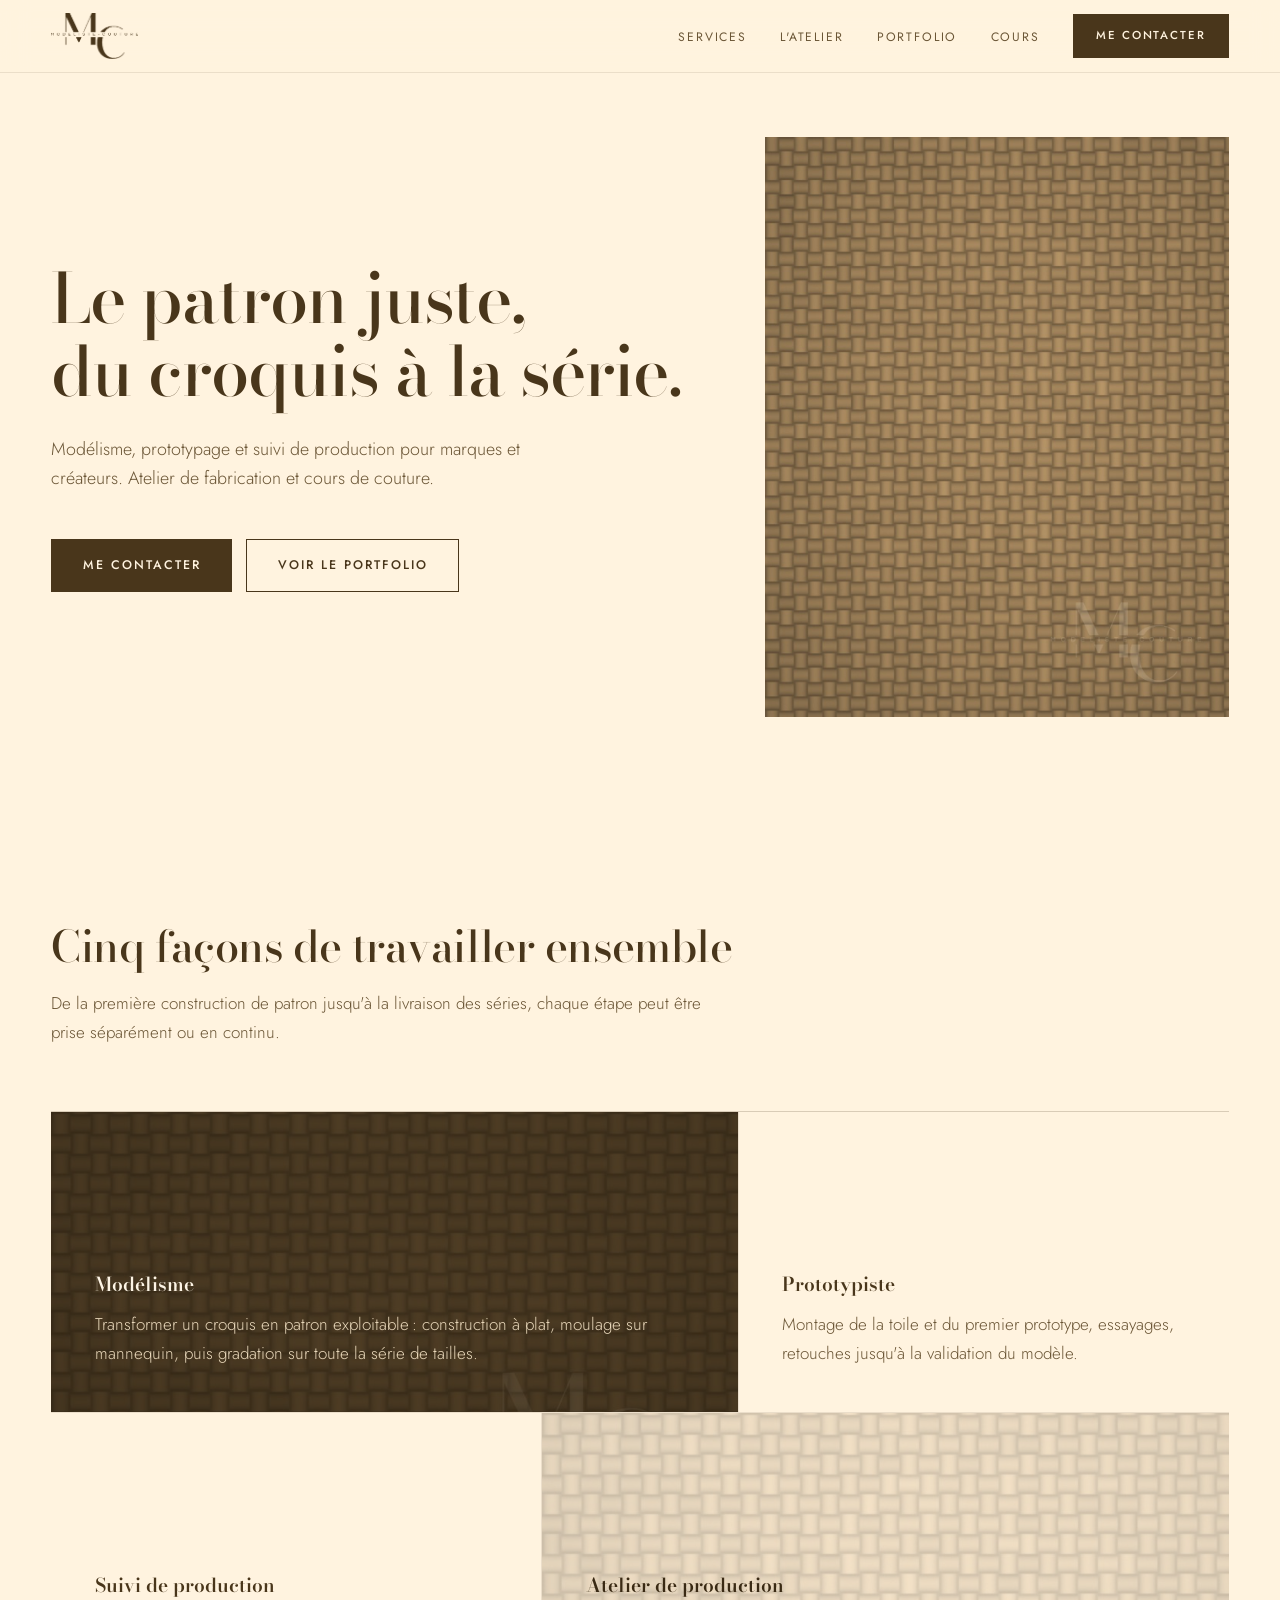
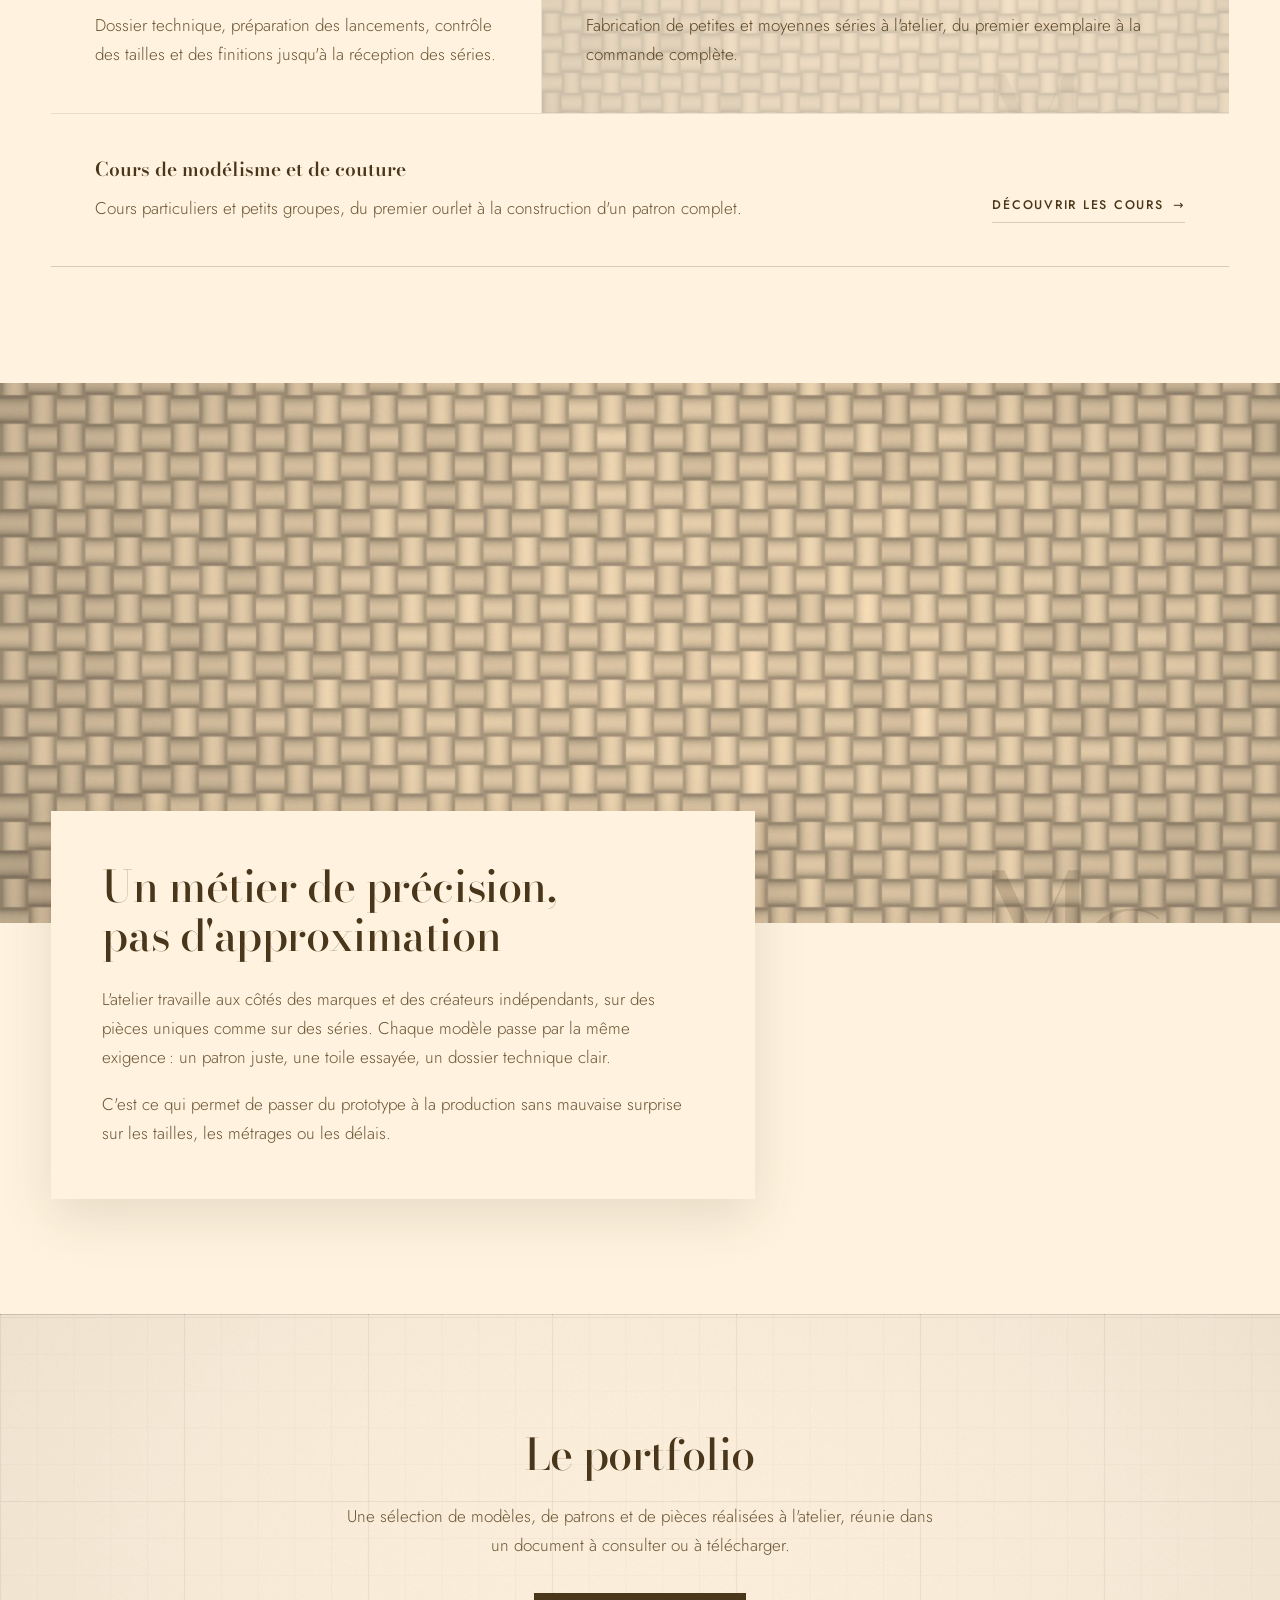
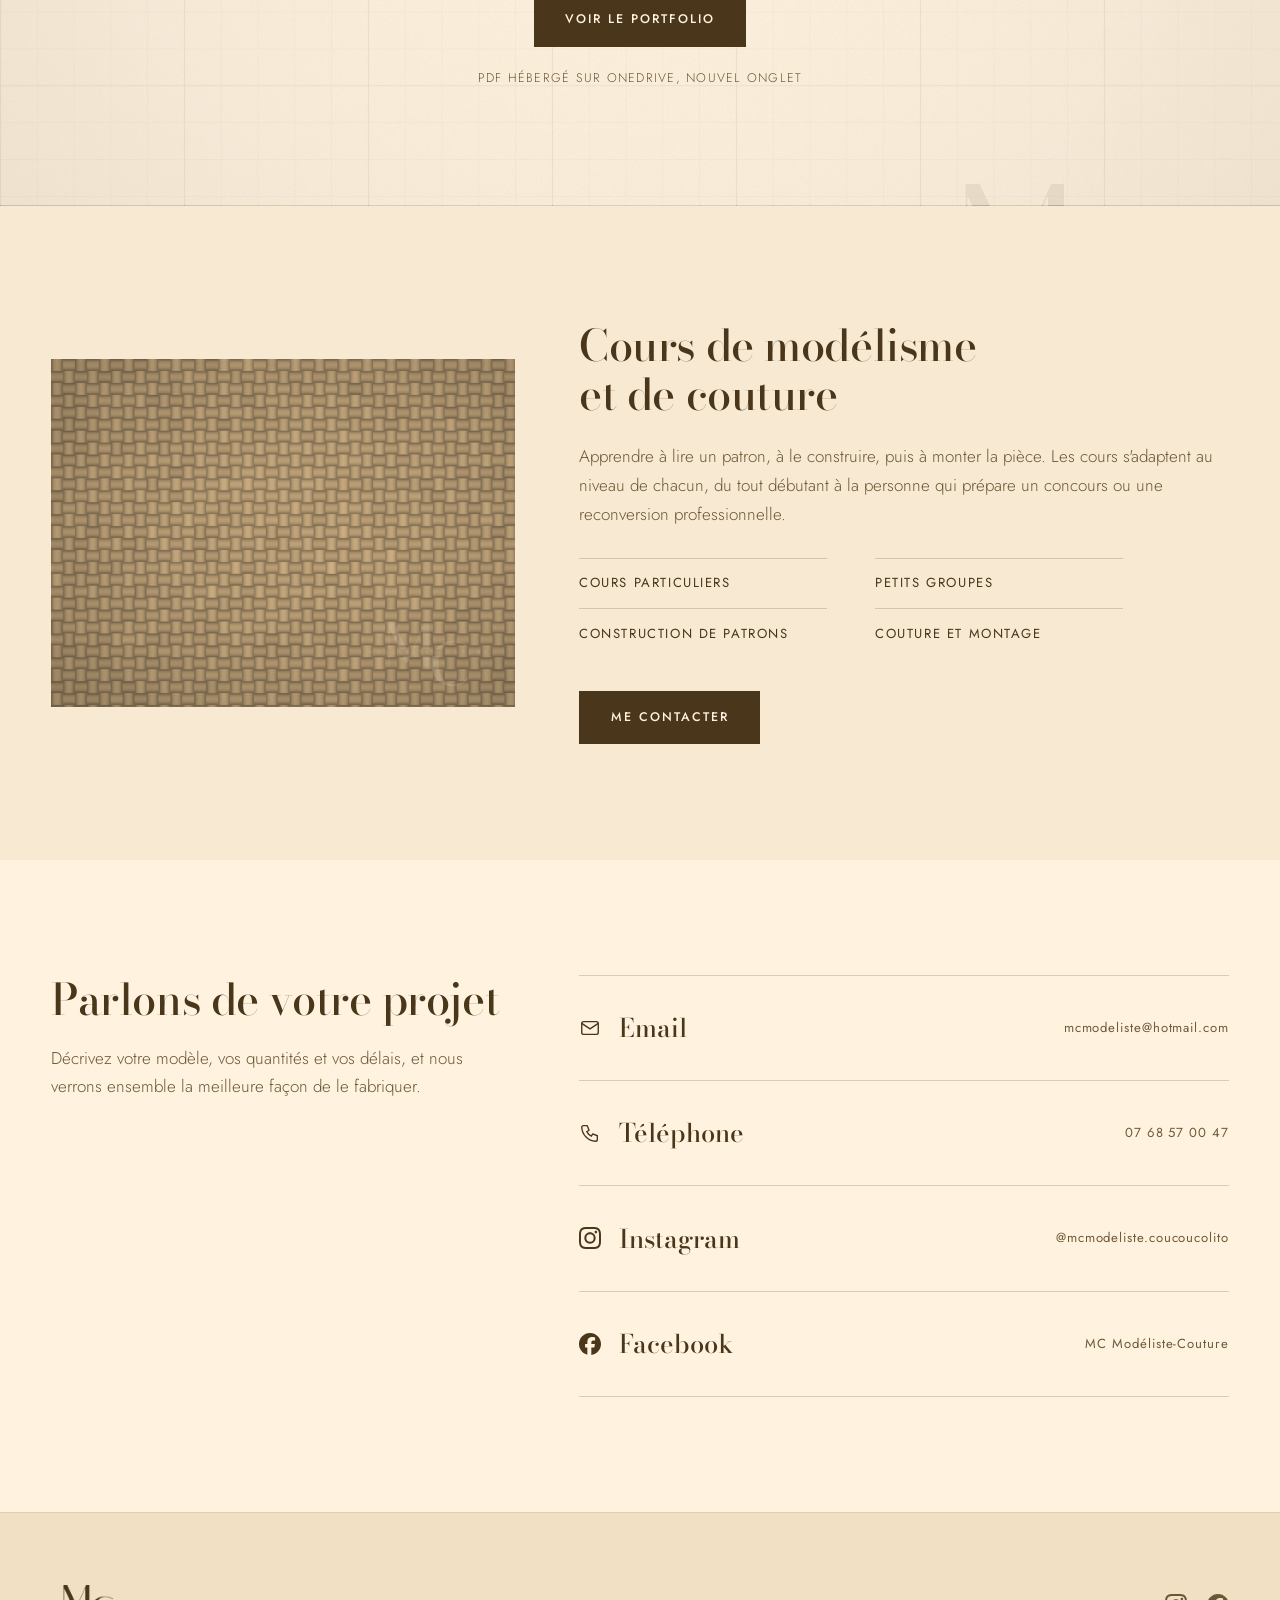
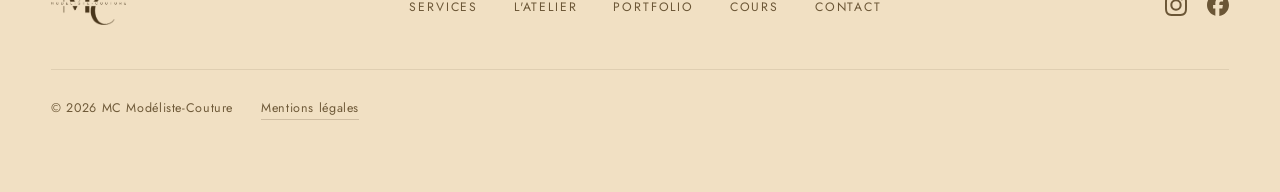
==== commit 0a6f1e78: "Ajouter l'e-mail et le téléphone aux coordonnées Les deux lignes passent en tête de la liste de cont" ====
--- a/index.html
+++ b/index.html
@@ -34,6 +34,8 @@
   "name": "MC Modéliste-Couture",
   "description": "Modéliste prototypiste : patronage, prototypage, suivi de production, atelier de fabrication et cours de modélisme et de couture.",
   "image": "assets/og-image.jpg",
+  "email": "mcmodeliste@hotmail.com",
+  "telephone": "+33768570047",
   "areaServed": "FR",
   "sameAs": [
     "https://www.facebook.com/profile.php?id=61576766272760",
@@ -213,6 +215,20 @@
 
       <ul class="contact__channels reveal">
         <li>
+          <a href="mailto:mcmodeliste@hotmail.com">
+            <svg class="icon" viewBox="0 0 24 24" fill="none" stroke="currentColor" stroke-width="1.5" stroke-linecap="round" stroke-linejoin="round" aria-hidden="true" focusable="false"><path d="M3 7a2 2 0 0 1 2 -2h14a2 2 0 0 1 2 2v10a2 2 0 0 1 -2 2h-14a2 2 0 0 1 -2 -2v-10"/><path d="M3 7l9 6l9 -6"/></svg>
+            <span class="contact__channel-name">Email</span>
+            <span class="contact__channel-handle">mcmodeliste@hotmail.com</span>
+          </a>
+        </li>
+        <li>
+          <a href="tel:+33768570047">
+            <svg class="icon" viewBox="0 0 24 24" fill="none" stroke="currentColor" stroke-width="1.5" stroke-linecap="round" stroke-linejoin="round" aria-hidden="true" focusable="false"><path d="M5 4h4l2 5l-2.5 1.5a11 11 0 0 0 5 5l1.5 -2.5l5 2v4a2 2 0 0 1 -2 2a16 16 0 0 1 -15 -15a2 2 0 0 1 2 -2"/></svg>
+            <span class="contact__channel-name">Téléphone</span>
+            <span class="contact__channel-handle">07 68 57 00 47</span>
+          </a>
+        </li>
+        <li>
           <a href="https://www.instagram.com/mcmodeliste.coucoucolito" target="_blank" rel="noopener noreferrer">
             <svg class="icon" viewBox="0 0 24 24" aria-hidden="true" focusable="false"><path fill="currentColor" d="M7.0301.084c-1.2768.0602-2.1487.264-2.911.5634-.7888.3075-1.4575.72-2.1228 1.3877-.6652.6677-1.075 1.3368-1.3802 2.127-.2954.7638-.4956 1.6365-.552 2.914-.0564 1.2775-.0689 1.6882-.0626 4.947.0062 3.2586.0206 3.6671.0825 4.9473.061 1.2765.264 2.1482.5635 2.9107.308.7889.72 1.4573 1.388 2.1228.6679.6655 1.3365 1.0743 2.1285 1.38.7632.295 1.6361.4961 2.9134.552 1.2773.056 1.6884.069 4.9462.0627 3.2578-.0062 3.668-.0207 4.9478-.0814 1.28-.0607 2.147-.2652 2.9098-.5633.7889-.3086 1.4578-.72 2.1228-1.3881.665-.6682 1.0745-1.3378 1.3795-2.1284.2957-.7632.4966-1.636.552-2.9124.056-1.2809.0692-1.6898.063-4.948-.0063-3.2583-.021-3.6668-.0817-4.9465-.0607-1.2797-.264-2.1487-.5633-2.9117-.3084-.7889-.72-1.4568-1.3876-2.1228C21.2982 1.33 20.628.9208 19.8378.6165 19.074.321 18.2017.1197 16.9244.0645 15.6471.0093 15.236-.005 11.977.0014 8.718.0076 8.31.0215 7.0301.0839m.1402 21.6932c-1.17-.0509-1.8053-.2453-2.2287-.408-.5606-.216-.96-.4771-1.3819-.895-.422-.4178-.6811-.8186-.9-1.378-.1644-.4234-.3624-1.058-.4171-2.228-.0595-1.2645-.072-1.6442-.079-4.848-.007-3.2037.0053-3.583.0607-4.848.05-1.169.2456-1.805.408-2.2282.216-.5613.4762-.96.895-1.3816.4188-.4217.8184-.6814 1.3783-.9003.423-.1651 1.0575-.3614 2.227-.4171 1.2655-.06 1.6447-.072 4.848-.079 3.2033-.007 3.5835.005 4.8495.0608 1.169.0508 1.8053.2445 2.228.408.5608.216.96.4754 1.3816.895.4217.4194.6816.8176.9005 1.3787.1653.4217.3617 1.056.4169 2.2263.0602 1.2655.0739 1.645.0796 4.848.0058 3.203-.0055 3.5834-.061 4.848-.051 1.17-.245 1.8055-.408 2.2294-.216.5604-.4763.96-.8954 1.3814-.419.4215-.8181.6811-1.3783.9-.4224.1649-1.0577.3617-2.2262.4174-1.2656.0595-1.6448.072-4.8493.079-3.2045.007-3.5825-.006-4.848-.0608M16.953 5.5864A1.44 1.44 0 1 0 18.39 4.144a1.44 1.44 0 0 0-1.437 1.4424M5.8385 12.012c.0067 3.4032 2.7706 6.1557 6.173 6.1493 3.4026-.0065 6.157-2.7701 6.1506-6.1733-.0065-3.4032-2.771-6.1565-6.174-6.1498-3.403.0067-6.156 2.771-6.1496 6.1738M8 12.0077a4 4 0 1 1 4.008 3.9921A3.9996 3.9996 0 0 1 8 12.0077"/></svg>
             <span class="contact__channel-name">Instagram</span>
@@ -227,21 +243,6 @@
           </a>
         </li>
 
-        <!-- POUR AJOUTER UN E-MAIL OU UN TÉLÉPHONE :
-             décommentez le bloc ci-dessous et remplacez l'adresse et le numéro.
-        <li>
-          <a href="mailto:adresse@exemple.fr">
-            <span class="contact__channel-name">E-mail</span>
-            <span class="contact__channel-handle">adresse@exemple.fr</span>
-          </a>
-        </li>
-        <li>
-          <a href="tel:+33600000000">
-            <span class="contact__channel-name">Téléphone</span>
-            <span class="contact__channel-handle">06 00 00 00 00</span>
-          </a>
-        </li>
-        -->
       </ul>
     </div>
   </section>
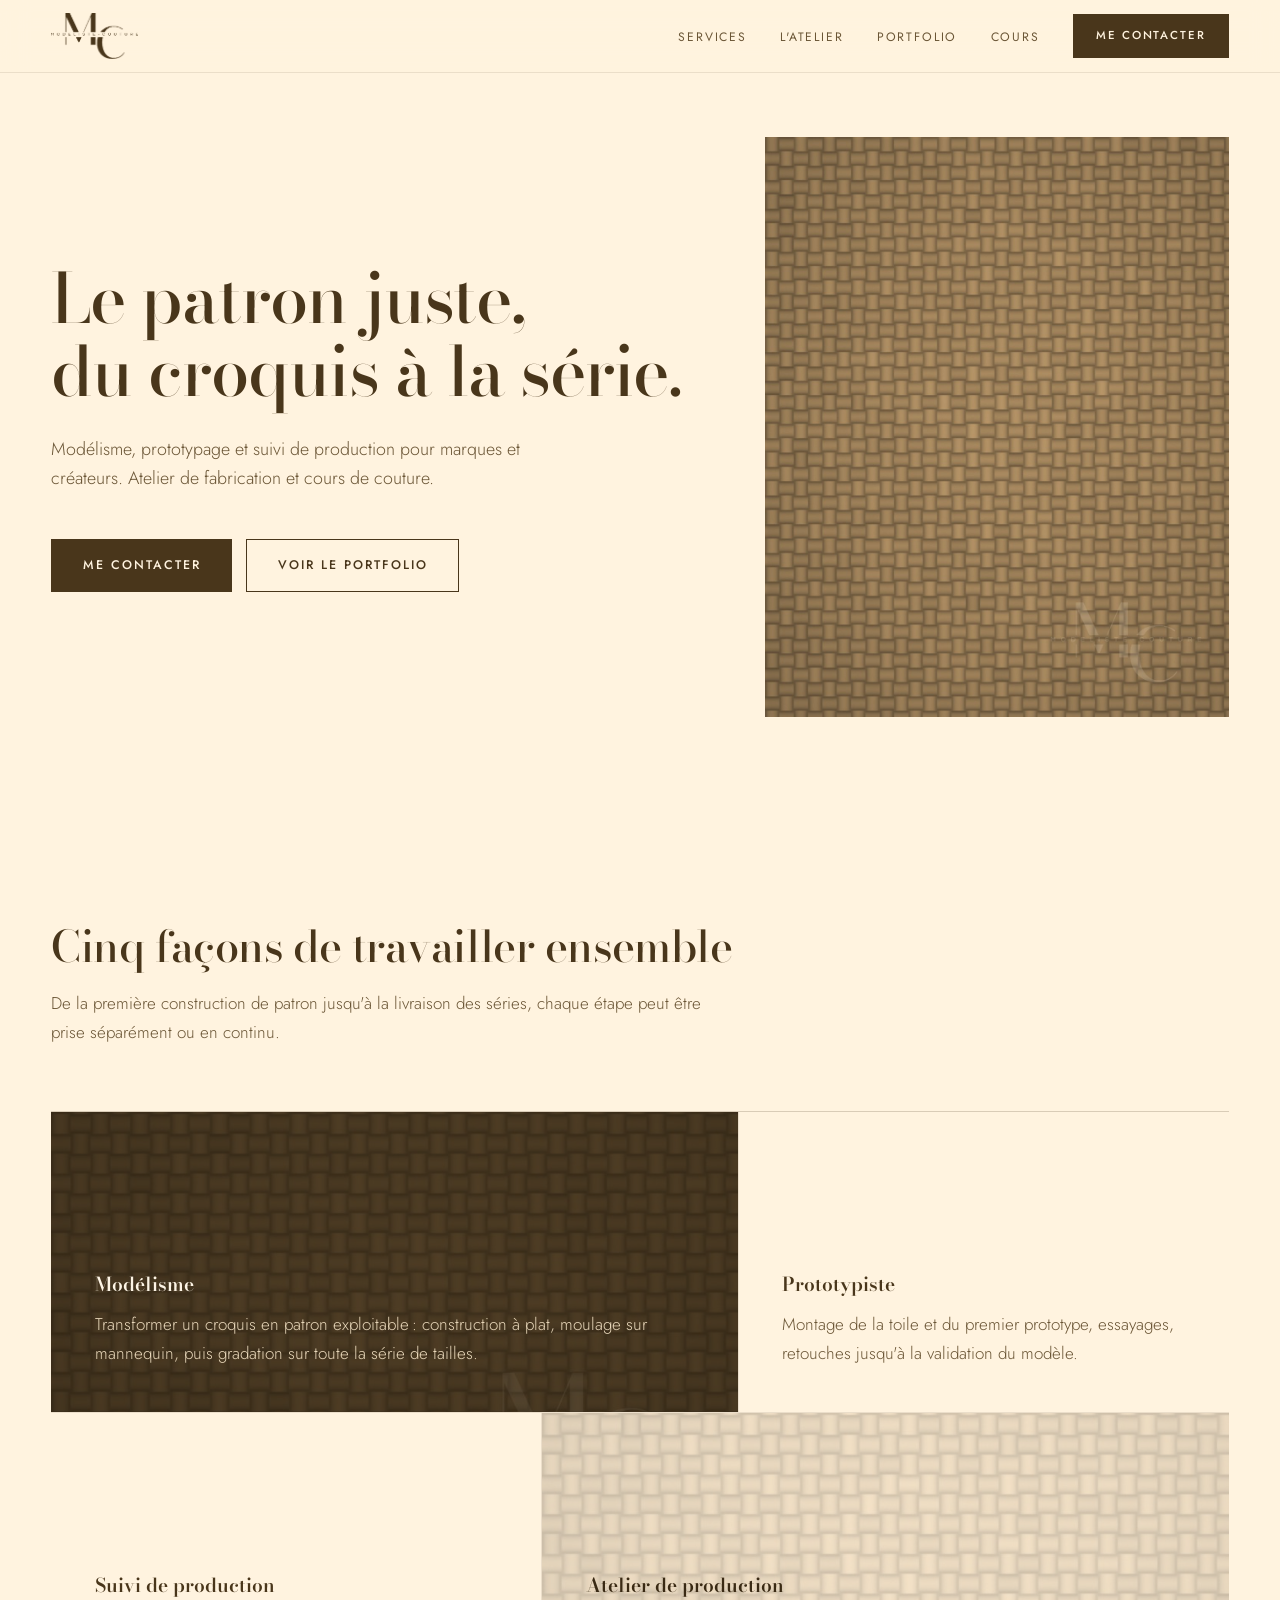
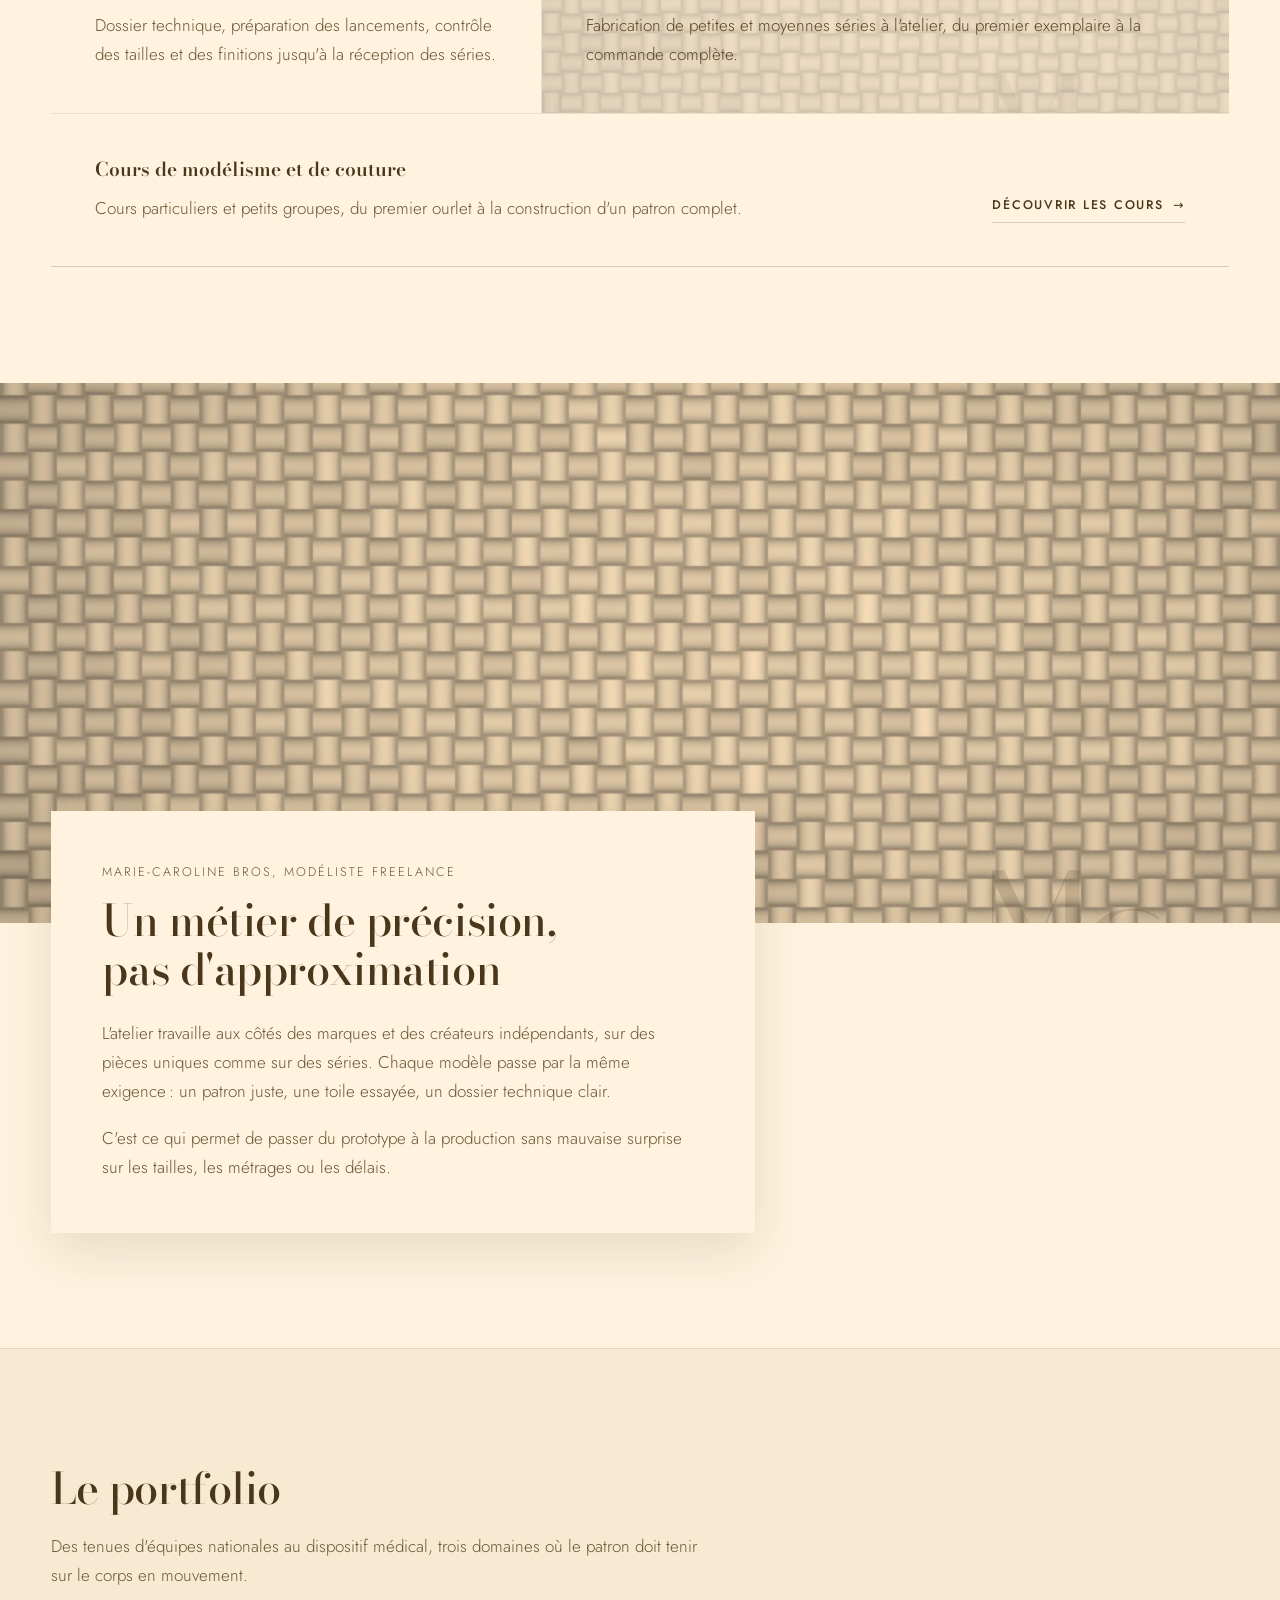
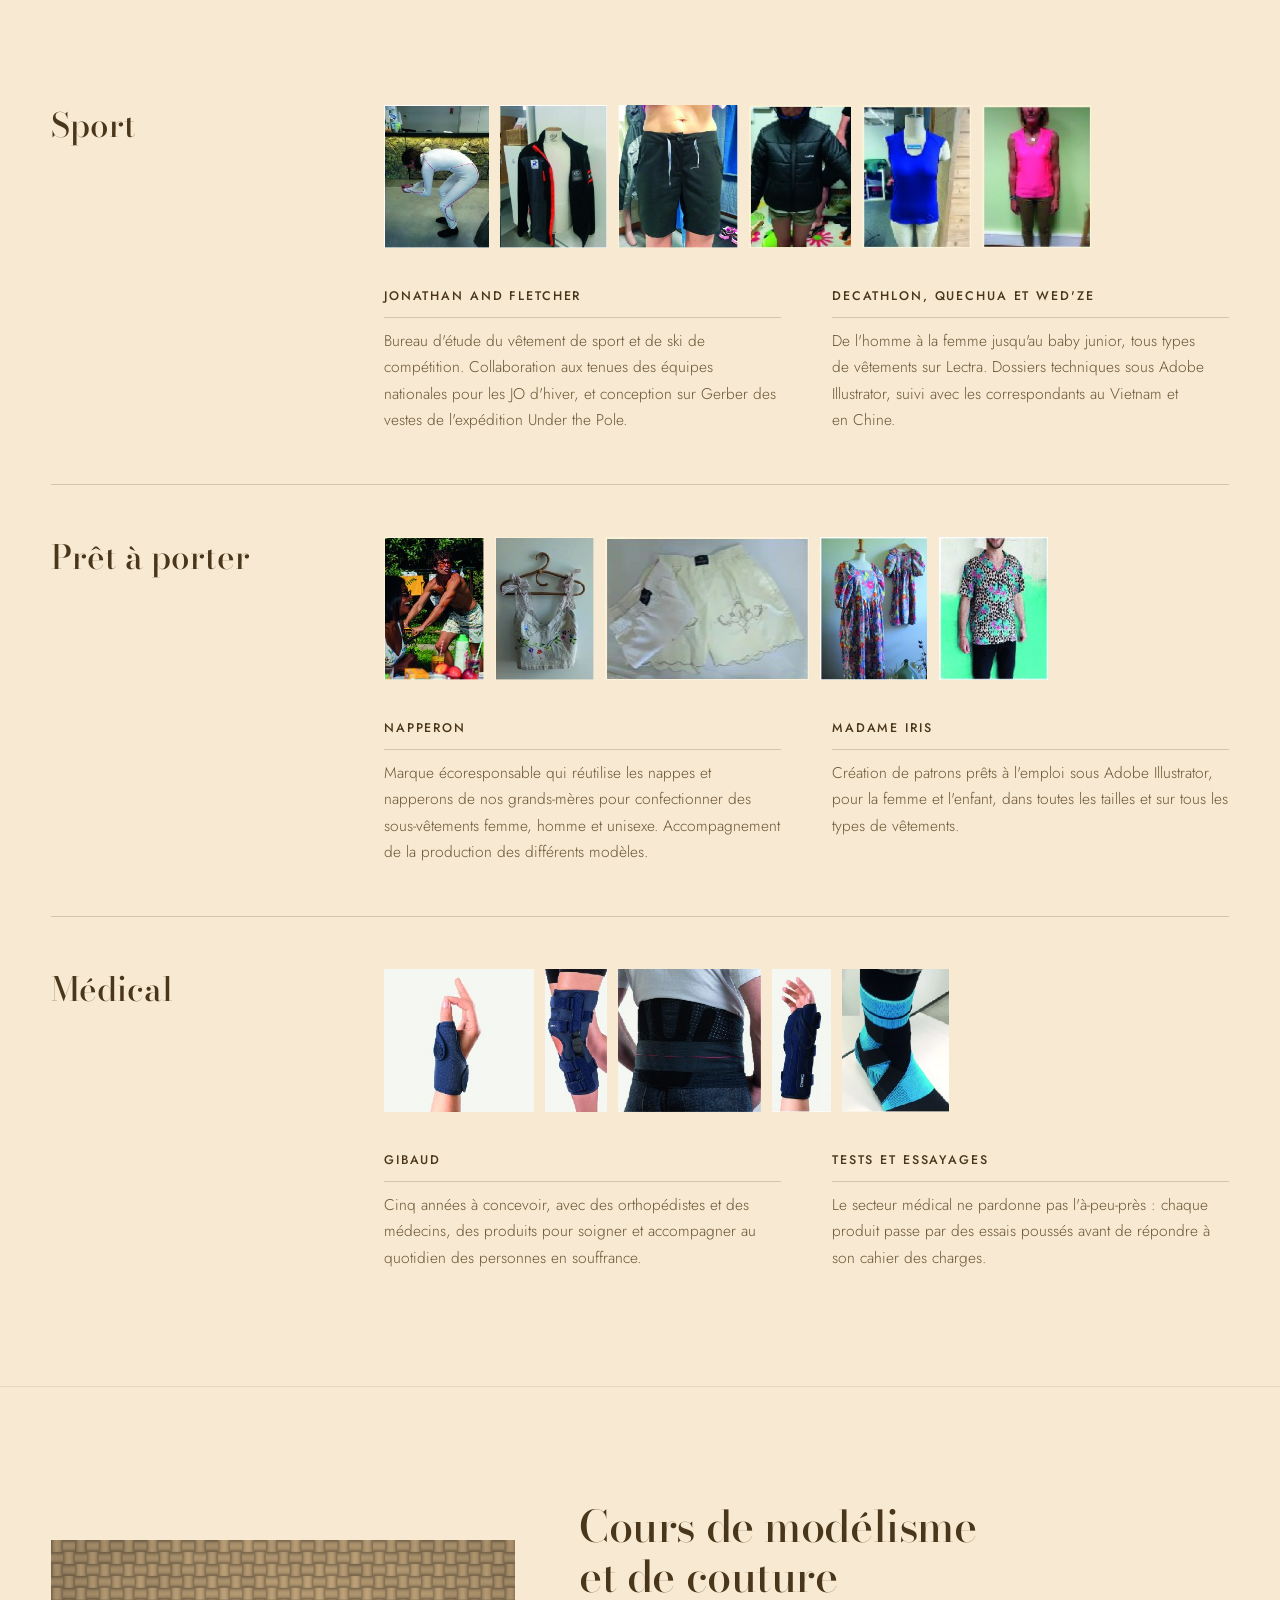
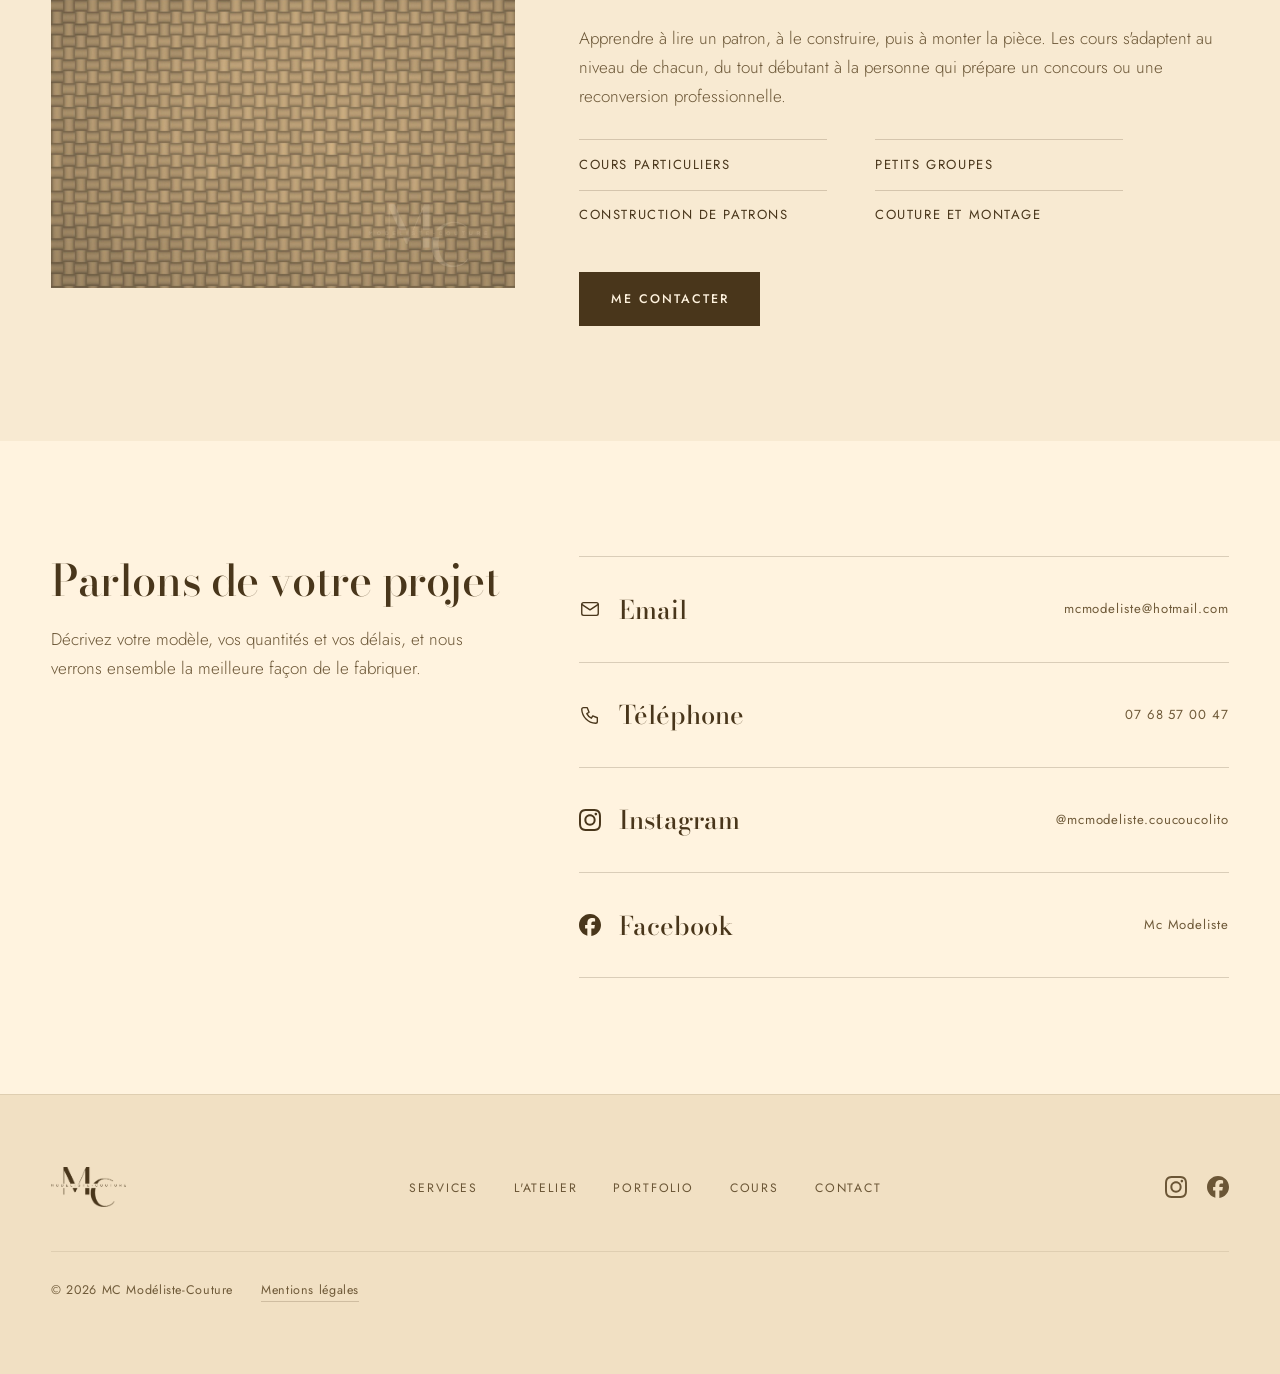
==== commit f362f0c1: "Intégrer le portfolio en trois domaines, sans la mise en page imprimée La planche MCmodéliste-Portfo" ====
--- a/index.html
+++ b/index.html
@@ -5,7 +5,7 @@
 <meta name="viewport" content="width=device-width, initial-scale=1">
 <script>document.documentElement.classList.add('js');</script>
 <title>MC Modéliste-Couture | Modélisme, prototypage et production</title>
-<meta name="description" content="Modéliste prototypiste : construction de patrons, prototypage, suivi et atelier de production, cours de modélisme et de couture pour marques, créateurs et particuliers.">
+<meta name="description" content="Marie-Caroline Bros, modéliste prototypiste freelance : patronage, prototypage, suivi et atelier de production, cours de couture. Sport, prêt-à-porter et médical.">
 <link rel="canonical" href="https://carambar182.github.io/MCModelisteWebsite/">
 
 <meta property="og:type" content="website">
@@ -34,6 +34,8 @@
   "name": "MC Modéliste-Couture",
   "description": "Modéliste prototypiste : patronage, prototypage, suivi de production, atelier de fabrication et cours de modélisme et de couture.",
   "image": "assets/og-image.jpg",
+  "founder": { "@type": "Person", "name": "Marie-Caroline Bros", "jobTitle": "Modéliste prototypiste" },
+  "knowsAbout": ["Modélisme", "Patronage", "Prototypage", "Vêtement de sport", "Prêt-à-porter", "Textile médical"],
   "email": "mcmodeliste@hotmail.com",
   "telephone": "+33768570047",
   "areaServed": "FR",
@@ -84,7 +86,7 @@
         </p>
         <div class="hero__actions">
           <a class="btn btn--primary" href="#contact">Me contacter</a>
-          <a class="btn btn--ghost" href="https://1drv.ms/b/c/9ea64feea7c55e20/IQBU2AF6RGWNTruM9oYGObu1AdUff4OzMXx0htukbr8eokA?e=vQHLTR" target="_blank" rel="noopener noreferrer">Voir le portfolio</a>
+          <a class="btn btn--ghost" href="#portfolio">Voir le portfolio</a>
         </div>
       </div>
 
@@ -147,6 +149,7 @@
     </div>
     <div class="wrap">
       <div class="atelier__panel reveal">
+        <p class="atelier__who">Marie-Caroline Bros, modéliste freelance</p>
         <h2>Un métier de précision, pas d'approximation</h2>
         <p>
           L'atelier travaille aux côtés des marques et des créateurs indépendants, sur des pièces
@@ -161,16 +164,83 @@
     </div>
   </section>
 
-  <!-- ============ PORTFOLIO : bande papier à patron ============ -->
+  <!-- ============ PORTFOLIO : trois domaines, photos des modèles ============ -->
   <section class="section portfolio" id="portfolio">
-    <div class="wrap portfolio__inner reveal">
-      <h2>Le portfolio</h2>
-      <p>
-        Une sélection de modèles, de patrons et de pièces réalisées à l'atelier, réunie dans un
-        document à consulter ou à télécharger.
-      </p>
-      <a class="btn btn--primary" href="https://1drv.ms/b/c/9ea64feea7c55e20/IQBU2AF6RGWNTruM9oYGObu1AdUff4OzMXx0htukbr8eokA?e=vQHLTR" target="_blank" rel="noopener noreferrer">Voir le portfolio</a>
-      <p class="portfolio__meta">PDF hébergé sur OneDrive, nouvel onglet</p>
+    <div class="wrap">
+      <header class="section__head reveal">
+        <h2>Le portfolio</h2>
+        <p>Des tenues d'équipes nationales au dispositif médical, trois domaines où le patron doit tenir sur le corps en mouvement.</p>
+      </header>
+
+      <article class="pf-domain reveal">
+        <h3 class="pf-domain__title">Sport</h3>
+        <div class="pf-domain__body">
+          <div class="pf-photos">
+            <img src="assets/img/portfolio/sport-ski.jpg" alt="Athlète en combinaison de ski blanche ajustée, lors d'un essayage" width="175" height="240" loading="lazy" decoding="async">
+            <img src="assets/img/portfolio/sport-veste.jpg" alt="Veste d'équipe noire et rouge présentée sur mannequin" width="179" height="240" loading="lazy" decoding="async">
+            <img src="assets/img/portfolio/sport-short.jpg" alt="Short de sport noir porté, vue de face" width="205" height="245" loading="lazy" decoding="async">
+            <img src="assets/img/portfolio/sport-doudoune.jpg" alt="Doudoune matelassée noire portée, capuche relevée" width="110" height="155" loading="lazy" decoding="async">
+            <img src="assets/img/portfolio/sport-debardeur.jpg" alt="Débardeur de sport bleu sur buste de couture" width="99" height="130" loading="lazy" decoding="async">
+            <img src="assets/img/portfolio/sport-brassiere.jpg" alt="Haut de sport rose porté, vue de face" width="99" height="131" loading="lazy" decoding="async">
+          </div>
+          <div class="pf-clients">
+            <div>
+              <h4>Jonathan and Fletcher</h4>
+              <p>Bureau d'étude du vêtement de sport et de ski de compétition. Collaboration aux tenues des équipes nationales pour les JO d'hiver, et conception sur Gerber des vestes de l'expédition Under the Pole.</p>
+            </div>
+            <div>
+              <h4>Decathlon, Quechua et Wed'ze</h4>
+              <p>De l'homme à la femme jusqu'au baby junior, tous types de vêtements sur Lectra. Dossiers techniques sous Adobe Illustrator, suivi avec les correspondants au Vietnam et en Chine.</p>
+            </div>
+          </div>
+        </div>
+      </article>
+
+      <article class="pf-domain reveal">
+        <h3 class="pf-domain__title">Prêt à porter</h3>
+        <div class="pf-domain__body">
+          <div class="pf-photos">
+            <img src="assets/img/portfolio/pap-plage.jpg" alt="Short à motif floral porté en extérieur, marque Napperon" width="186" height="267" loading="lazy" decoding="async">
+            <img src="assets/img/portfolio/pap-caraco.jpg" alt="Caraco en dentelle brodée de fleurs, sur cintre" width="184" height="267" loading="lazy" decoding="async">
+            <img src="assets/img/portfolio/pap-short.jpg" alt="Short écru en nappe ancienne brodée, à plat" width="203" height="143" loading="lazy" decoding="async">
+            <img src="assets/img/portfolio/pap-robes.jpg" alt="Deux robes fleuries présentées sur mannequins" width="154" height="205" loading="lazy" decoding="async">
+            <img src="assets/img/portfolio/pap-chemise.jpg" alt="Chemise à motif imprimé portée, manches courtes" width="140" height="184" loading="lazy" decoding="async">
+          </div>
+          <div class="pf-clients">
+            <div>
+              <h4>Napperon</h4>
+              <p>Marque écoresponsable qui réutilise les nappes et napperons de nos grands-mères pour confectionner des sous-vêtements femme, homme et unisexe. Accompagnement de la production des différents modèles.</p>
+            </div>
+            <div>
+              <h4>Madame Iris</h4>
+              <p>Création de patrons prêts à l'emploi sous Adobe Illustrator, pour la femme et l'enfant, dans toutes les tailles et sur tous les types de vêtements.</p>
+            </div>
+          </div>
+        </div>
+      </article>
+
+      <article class="pf-domain reveal">
+        <h3 class="pf-domain__title">Médical</h3>
+        <div class="pf-domain__body">
+          <div class="pf-photos">
+            <img src="assets/img/portfolio/med-pouce.jpg" alt="Orthèse de pouce en textile bleu marine, portée" width="240" height="229" loading="lazy" decoding="async">
+            <img src="assets/img/portfolio/med-genou.jpg" alt="Genouillère articulée bleu marine, portée" width="98" height="229" loading="lazy" decoding="async">
+            <img src="assets/img/portfolio/med-lombaire.jpg" alt="Ceinture lombaire noire portée à la taille" width="240" height="240" loading="lazy" decoding="async">
+            <img src="assets/img/portfolio/med-poignet.jpg" alt="Attelle de poignet bleu marine, portée" width="98" height="240" loading="lazy" decoding="async">
+            <img src="assets/img/portfolio/med-cheville.jpg" alt="Chevillère de maintien turquoise et noire, portée" width="175" height="236" loading="lazy" decoding="async">
+          </div>
+          <div class="pf-clients">
+            <div>
+              <h4>Gibaud</h4>
+              <p>Cinq années à concevoir, avec des orthopédistes et des médecins, des produits pour soigner et accompagner au quotidien des personnes en souffrance.</p>
+            </div>
+            <div>
+              <h4>Tests et essayages</h4>
+              <p>Le secteur médical ne pardonne pas l'à-peu-près : chaque produit passe par des essais poussés avant de répondre à son cahier des charges.</p>
+            </div>
+          </div>
+        </div>
+      </article>
     </div>
   </section>
 
@@ -239,7 +309,7 @@
           <a href="https://www.facebook.com/profile.php?id=61576766272760" target="_blank" rel="noopener noreferrer">
             <svg class="icon" viewBox="0 0 24 24" aria-hidden="true" focusable="false"><path fill="currentColor" d="M9.101 23.691v-7.98H6.627v-3.667h2.474v-1.58c0-4.085 1.848-5.978 5.858-5.978.401 0 .955.042 1.468.103a8.68 8.68 0 0 1 1.141.195v3.325a8.623 8.623 0 0 0-.653-.036 26.805 26.805 0 0 0-.733-.009c-.707 0-1.259.096-1.675.309a1.686 1.686 0 0 0-.679.622c-.258.42-.374.995-.374 1.752v1.297h3.919l-.386 2.103-.287 1.564h-3.246v8.245C19.396 23.238 24 18.179 24 12.044c0-6.627-5.373-12-12-12s-12 5.373-12 12c0 5.628 3.874 10.35 9.101 11.647Z"/></svg>
             <span class="contact__channel-name">Facebook</span>
-            <span class="contact__channel-handle">MC Modéliste-Couture</span>
+            <span class="contact__channel-handle">Mc Modeliste</span>
           </a>
         </li>
 
--- a/assets/css/style.css
+++ b/assets/css/style.css
@@ -15,8 +15,13 @@
   --line:       rgba(73, 54, 27, .20);
   --line-soft:  rgba(73, 54, 27, .11);
   --shadow:     0 18px 50px rgba(73, 54, 27, .13);
-  --veil:       rgba(255, 243, 223, .55);
   --img-filter: none;
+  --logo-filter: none;
+
+  --cell-veil-dark:      rgba(41, 30, 15, .58);
+  --cell-veil-light:     rgba(255, 243, 223, .58);
+  --cell-ink-light:      #3A2A14;
+  --cell-ink-soft-light: #5C4726;
 
   --nav-h: 72px;
   --wrap: 1280px;
@@ -30,8 +35,11 @@
   color-scheme: light dark;
 }
 
+/* Le thème sombre est défini une seule fois, puis appliqué dans les trois cas :
+   réglage système, choix explicite « sombre », et jamais quand « clair » est
+   explicitement demandé. */
 @media (prefers-color-scheme: dark) {
-  :root {
+  :root:not([data-theme="light"]) {
     --paper:      #211710;
     --paper-2:    #2A1E14;
     --paper-3:    #33251a;
@@ -41,9 +49,33 @@
     --line:       rgba(245, 231, 207, .20);
     --line-soft:  rgba(245, 231, 207, .10);
     --shadow:     0 18px 50px rgba(0, 0, 0, .45);
-    --veil:       rgba(33, 23, 16, .88);
     --img-filter: brightness(.78) saturate(.92);
+    --logo-filter: brightness(0) invert(1) opacity(.92);
+
+    --cell-veil-dark:      rgba(20, 13, 8, .70);
+    --cell-veil-light:     rgba(33, 23, 16, .82);
+    --cell-ink-light:      #F5E7CF;
+    --cell-ink-soft-light: #D8C4A3;
   }
+}
+
+:root[data-theme="dark"] {
+  --paper:      #211710;
+  --paper-2:    #2A1E14;
+  --paper-3:    #33251a;
+  --ink:        #F5E7CF;
+  --ink-soft:   #D8C4A3;
+  --ink-mute:   #AE9877;
+  --line:       rgba(245, 231, 207, .20);
+  --line-soft:  rgba(245, 231, 207, .10);
+  --shadow:     0 18px 50px rgba(0, 0, 0, .45);
+  --img-filter: brightness(.78) saturate(.92);
+  --logo-filter: brightness(0) invert(1) opacity(.92);
+
+  --cell-veil-dark:      rgba(20, 13, 8, .70);
+  --cell-veil-light:     rgba(33, 23, 16, .82);
+  --cell-ink-light:      #F5E7CF;
+  --cell-ink-soft-light: #D8C4A3;
 }
 
 /* --------------------------------------------------------- base --------- */
@@ -204,7 +236,7 @@
 
 .site-header {
   position: sticky;
-  top: 0;
+  top: env(safe-area-inset-top, 0px);
   z-index: 50;
   background: color-mix(in srgb, var(--paper) 88%, transparent);
   backdrop-filter: blur(14px);
@@ -232,10 +264,8 @@
   width: auto;
 }
 
-@media (prefers-color-scheme: dark) {
-  .brand img,
-  .site-footer__brand img { filter: brightness(0) invert(1) opacity(.92); }
-}
+.brand img,
+.site-footer__brand img { filter: var(--logo-filter); }
 
 .site-nav { display: flex; align-items: center; gap: clamp(1.25rem, 2.6vw, 2.4rem); }
 
@@ -414,25 +444,16 @@
 
 .bento__cell--dark {
   background-image: url("../img/service-patronage.jpg");
-  --cell-veil: rgba(41, 30, 15, .58);
+  --cell-veil: var(--cell-veil-dark);
   --cell-ink: #FDF4E5;
   --cell-ink-soft: #E7D6B9;
 }
 
 .bento__cell--light {
   background-image: url("../img/service-prototype.jpg");
-  --cell-veil: rgba(255, 243, 223, .58);
-  --cell-ink: #3A2A14;
-  --cell-ink-soft: #5C4726;
-}
-
-@media (prefers-color-scheme: dark) {
-  .bento__cell--dark  { --cell-veil: rgba(20, 13, 8, .70); }
-  .bento__cell--light {
-    --cell-veil: rgba(33, 23, 16, .82);
-    --cell-ink: var(--ink);
-    --cell-ink-soft: var(--ink-soft);
-  }
+  --cell-veil: var(--cell-veil-light);
+  --cell-ink: var(--cell-ink-light);
+  --cell-ink-soft: var(--cell-ink-soft-light);
 }
 
 .bento__cell--full {
@@ -470,41 +491,83 @@
 .atelier__panel h2 { margin-bottom: .35rem; }
 .atelier__panel p  { color: var(--ink-soft); font-weight: 300; }
 
+.atelier__who {
+  font-size: .78rem;
+  font-weight: 400;
+  letter-spacing: .16em;
+  text-transform: uppercase;
+  color: var(--ink);
+  margin-bottom: -.35rem;
+}
+
 /* ----------------------------------------------------- portfolio -------- */
 
 .portfolio {
-  position: relative;
-  isolation: isolate;
-  background: url("../img/portfolio.jpg") center / cover no-repeat;
+  background: var(--paper-2);
   border-block: 1px solid var(--line-soft);
 }
 
-/* Le voile garde la section dans le thème actif : crème en clair, brun profond
-   en sombre. Sans lui, la bande de papier à patron trouerait le mode sombre. */
-.portfolio::before {
-  content: "";
-  position: absolute;
-  inset: 0;
-  z-index: -1;
-  background: var(--veil);
-}
-
-.portfolio__inner {
-  max-width: 44rem;
-  text-align: center;
-  display: grid;
-  justify-items: center;
-  gap: 1.35rem;
-}
-.portfolio__inner p { color: var(--ink-soft); font-weight: 300; }
-.portfolio__inner .btn { margin-top: .75rem; }
-
-.portfolio__meta {
+.pf-domain { padding-top: clamp(2.25rem, 4vw, 3.25rem); }
+.pf-domain + .pf-domain {
+  margin-top: clamp(2.25rem, 4vw, 3.25rem);
+  border-top: 1px solid var(--line);
+}
+
+@media (min-width: 900px) {
+  .pf-domain {
+    display: grid;
+    grid-template-columns: 3fr 9fr;
+    gap: clamp(1.5rem, 4vw, 3.5rem);
+    align-items: start;
+  }
+  .pf-domain > * { min-width: 0; }
+}
+
+.pf-domain__title {
+  font-size: clamp(1.5rem, 2.6vw, 2.1rem);
+  font-weight: 500;
+  margin-bottom: 1.25rem;
+}
+@media (min-width: 900px) {
+  .pf-domain__title { margin-bottom: 0; }
+}
+
+.pf-domain__body { display: grid; gap: clamp(1.75rem, 3vw, 2.5rem); }
+
+/* Hauteur commune, largeur libre : les photos gardent leur cadrage d'origine
+   au lieu d'être rognées dans une grille régulière. */
+.pf-photos {
+  display: flex;
+  flex-wrap: wrap;
+  gap: .7rem;
+}
+.pf-photos img {
+  height: clamp(124px, 11.2vw, 165px);
+  width: auto;
+  max-width: 100%;
+  object-fit: cover;
+  filter: var(--img-filter);
+}
+
+.pf-clients {
+  display: grid;
+  gap: 1.75rem clamp(2rem, 4vw, 3.5rem);
+}
+@media (min-width: 680px) {
+  .pf-clients { grid-template-columns: repeat(2, minmax(0, 1fr)); }
+}
+
+.pf-clients h4 {
+  font-family: var(--sans);
   font-size: .78rem;
-  letter-spacing: .1em;
-  text-transform: uppercase;
-  color: var(--ink-mute);
-}
+  font-weight: 500;
+  letter-spacing: .15em;
+  text-transform: uppercase;
+  margin: 0 0 .6rem;
+  padding-bottom: .6rem;
+  border-bottom: 1px solid var(--line);
+}
+.pf-clients p { color: var(--ink-soft); font-weight: 300; font-size: .97rem; }
 
 /* --------------------------------------------------------- cours -------- */
 
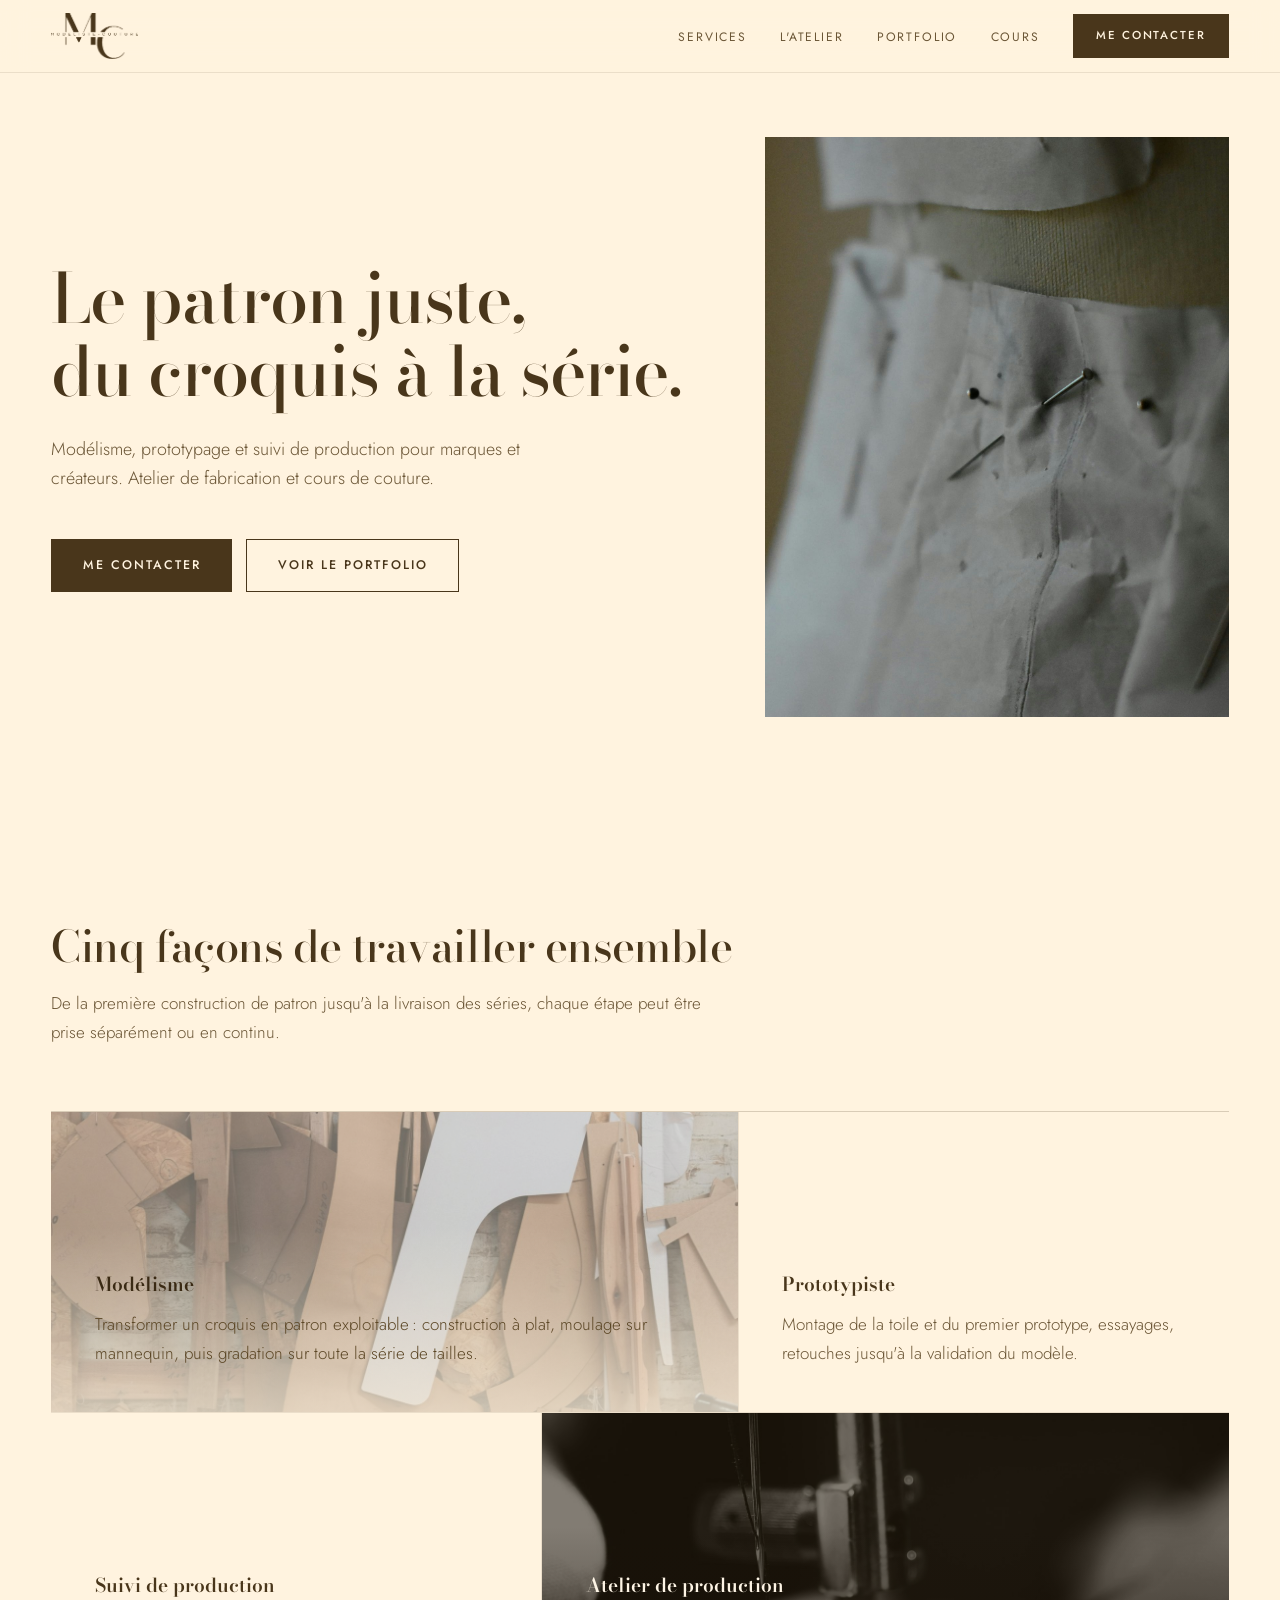
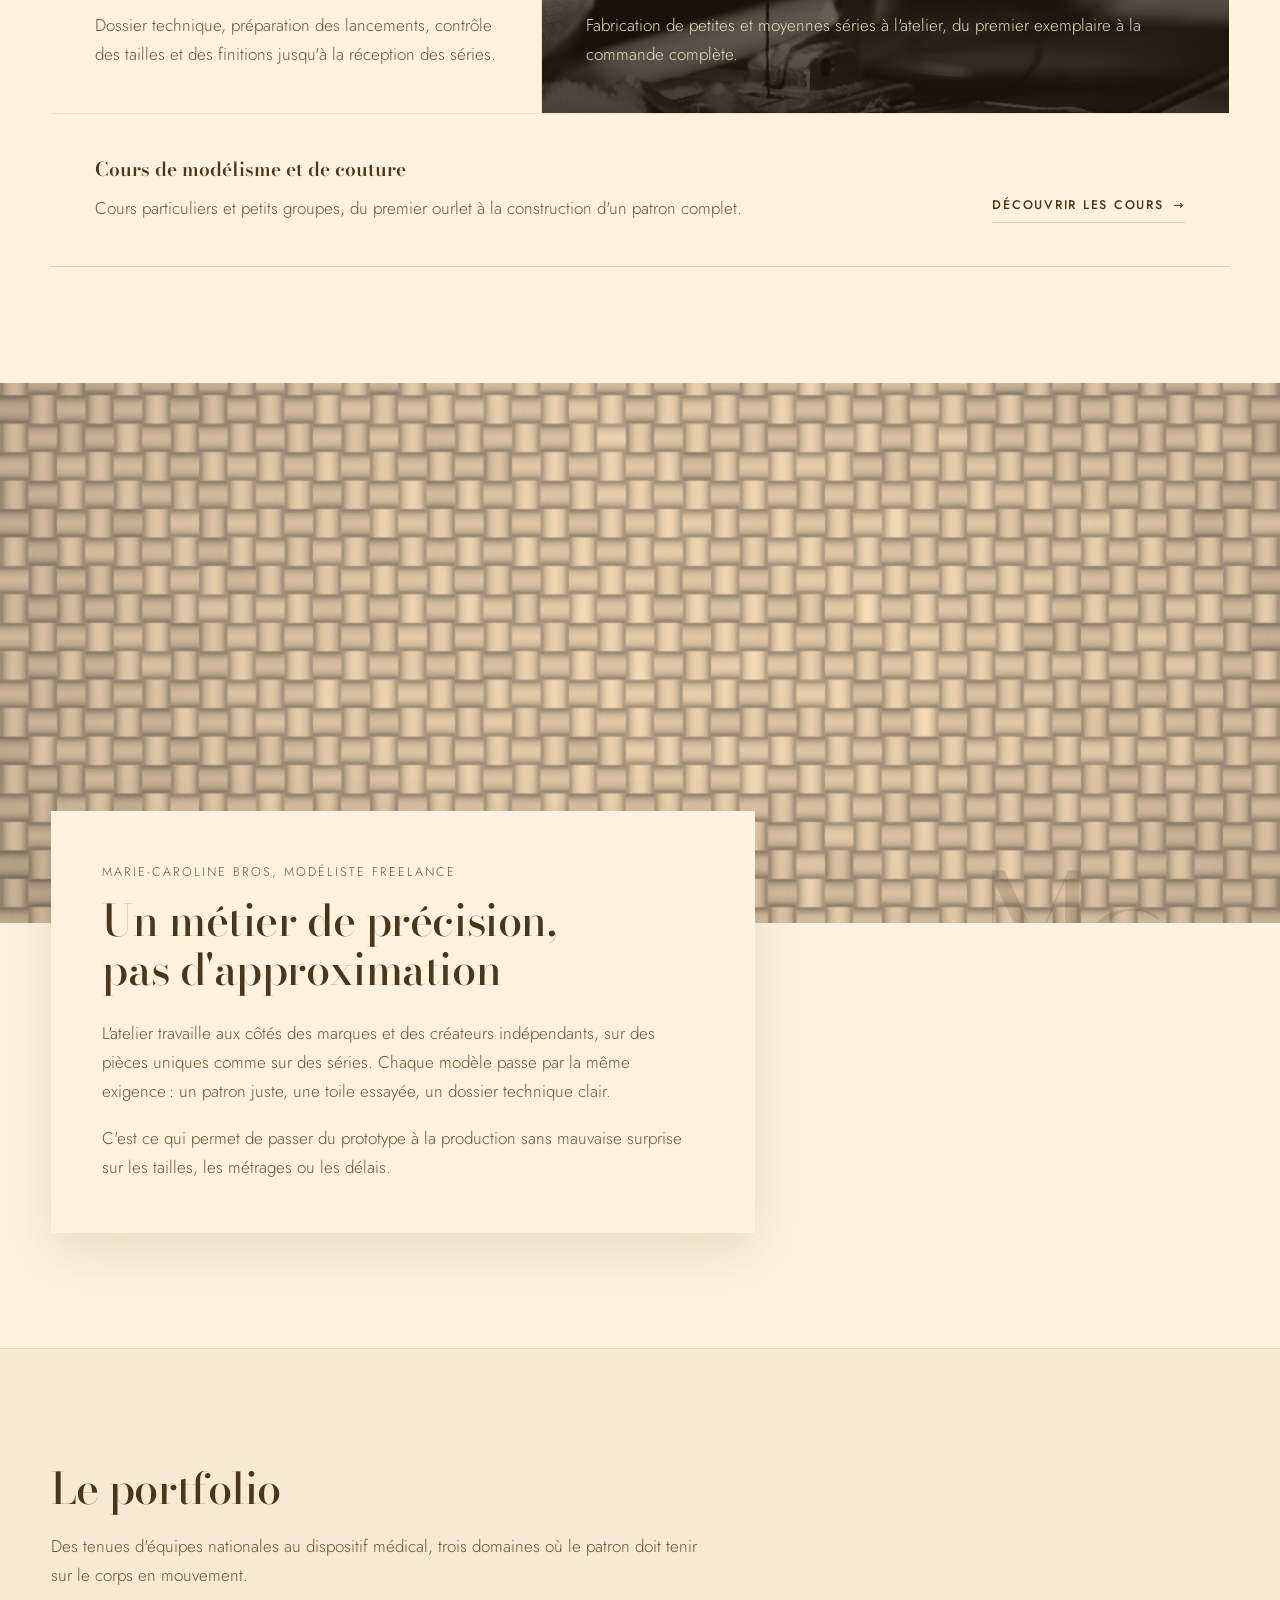
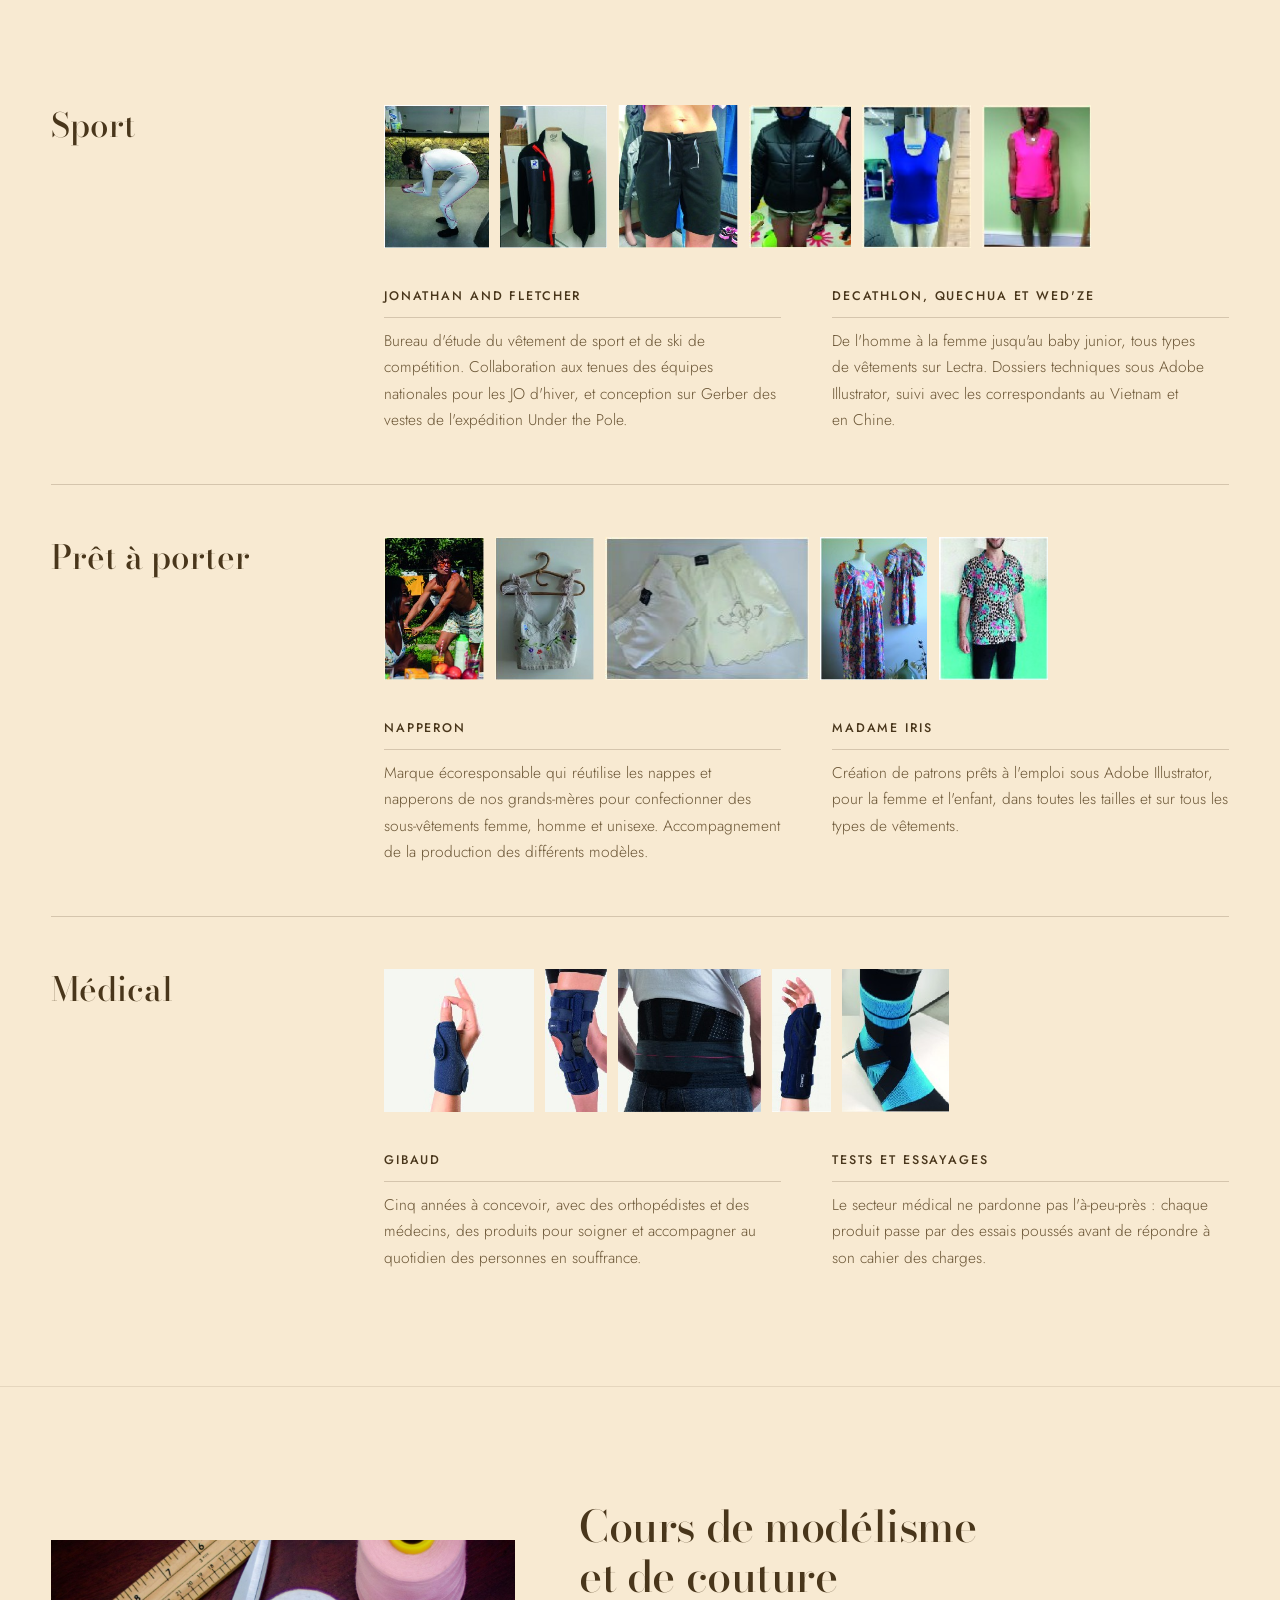
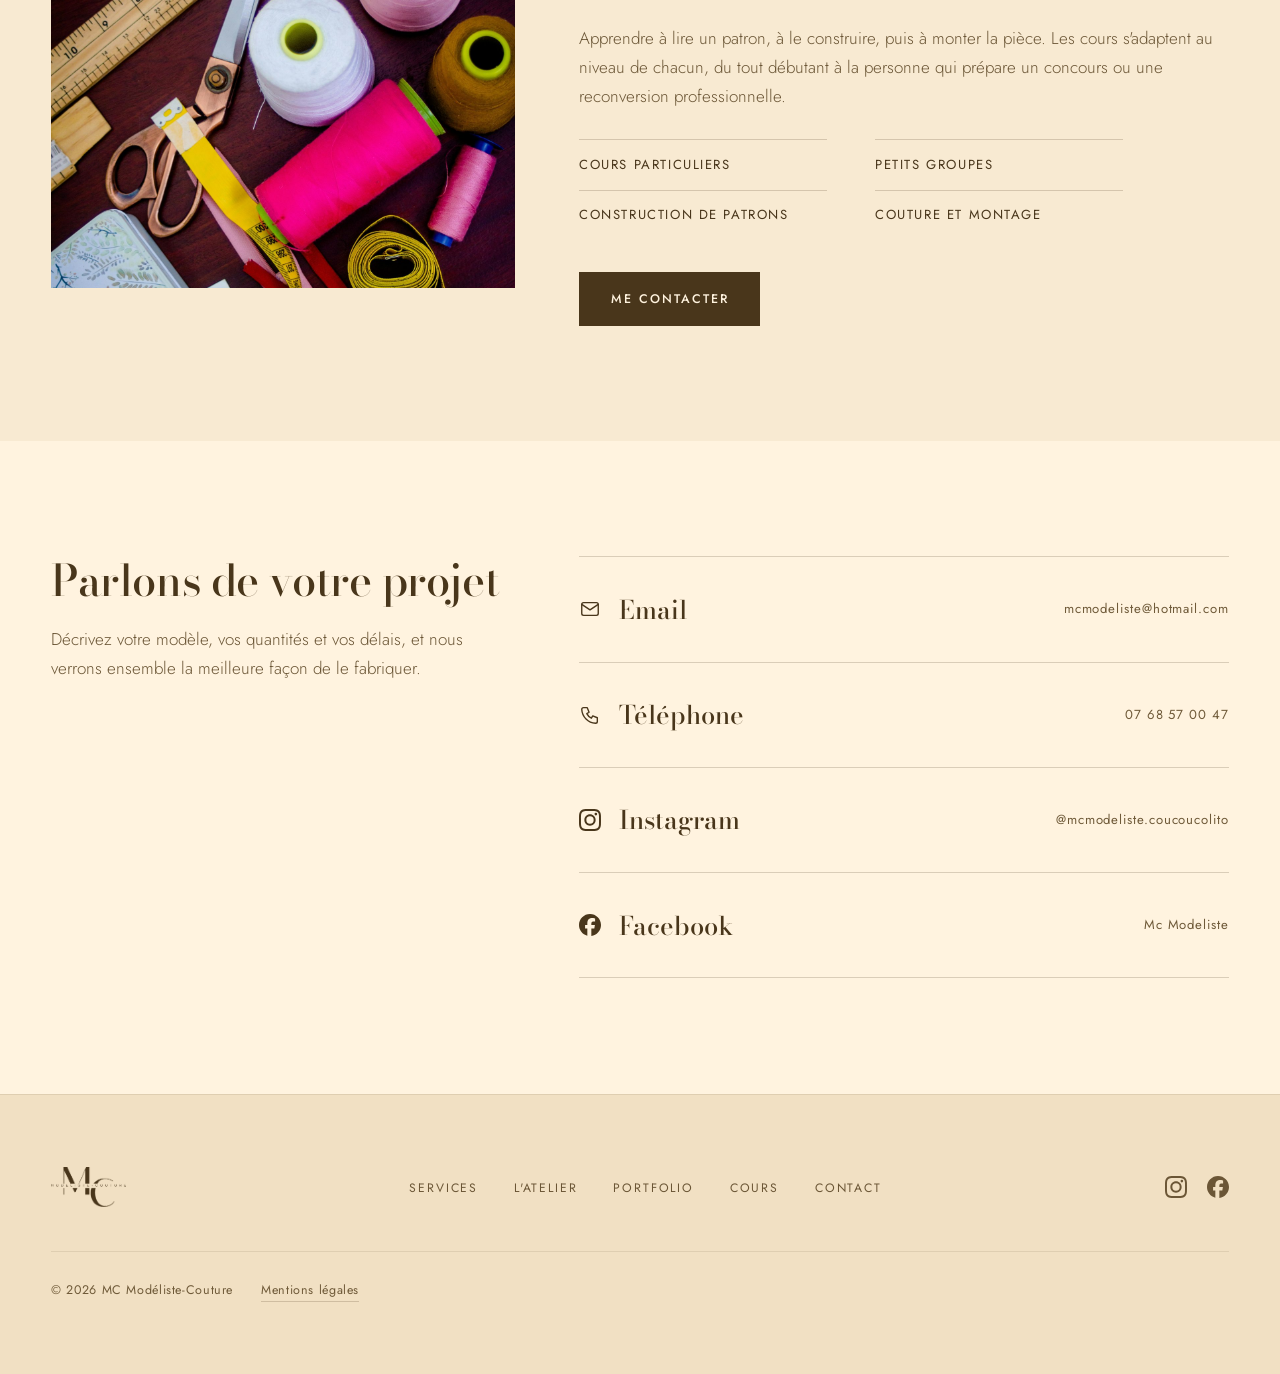
==== commit c577064a: "Remplacer les textures par les photos fournies Quatre photos prennent la place des textures calculée" ====
--- a/index.html
+++ b/index.html
@@ -91,10 +91,9 @@
       </div>
 
       <figure class="hero__media reveal">
-        <!-- Visuel provisoire. Remplacer assets/img/hero.jpg par une photo d'atelier
-             (portrait, environ 1100x1375 px) : le reste du site n'a pas besoin d'être modifié. -->
-        <img src="assets/img/hero.jpg" alt="Toile de lin écrue tendue sur la table de coupe de l'atelier"
-             width="1100" height="1375" fetchpriority="high" decoding="async">
+        <img src="assets/img/hero.jpg"
+             alt="Gros plan sur une toile de patronage épinglée à la taille d'un mannequin de couture"
+             width="1400" height="1750" fetchpriority="high" decoding="async">
       </figure>
     </div>
   </section>
@@ -108,7 +107,7 @@
       </header>
 
       <div class="bento">
-        <article class="bento__cell bento__cell--wide bento__cell--dark reveal">
+        <article class="bento__cell bento__cell--wide bento__cell--photo bento__cell--patronage reveal">
           <h3>Modélisme</h3>
           <p>Transformer un croquis en patron exploitable&#8239;: construction à plat, moulage sur mannequin, puis gradation sur toute la série de tailles.</p>
         </article>
@@ -123,7 +122,7 @@
           <p>Dossier technique, préparation des lancements, contrôle des tailles et des finitions jusqu'à la réception des séries.</p>
         </article>
 
-        <article class="bento__cell bento__cell--wide bento__cell--light reveal">
+        <article class="bento__cell bento__cell--wide bento__cell--photo bento__cell--machine reveal">
           <h3>Atelier de production</h3>
           <p>Fabrication de petites et moyennes séries à l'atelier, du premier exemplaire à la commande complète.</p>
         </article>
@@ -248,9 +247,8 @@
   <section class="section cours" id="cours">
     <div class="wrap cours__inner">
       <figure class="cours__media reveal">
-        <!-- Visuel provisoire. Remplacer assets/img/cours.jpg par une photo de cours
-             (paysage 4:3, environ 1400x1050 px). -->
-        <img src="assets/img/cours.jpg" alt="Toile de coton beige tissée, préparée pour un cours de couture"
+        <img src="assets/img/cours.jpg"
+             alt="Règle de coupe, ciseaux de couture, mètre ruban, bobines de fil et fermetures posés sur une table en bois"
              width="1400" height="1050" loading="lazy" decoding="async">
       </figure>
 
--- a/assets/css/style.css
+++ b/assets/css/style.css
@@ -19,7 +19,9 @@
   --logo-filter: none;
 
   --cell-veil-dark:      rgba(41, 30, 15, .58);
-  --cell-veil-light:     rgba(255, 243, 223, .58);
+  --cell-veil-light:     rgba(255, 243, 223, .40);
+  --cell-scrim-on-dark:  rgba(25, 17, 8, .55);
+  --cell-scrim-on-light: rgba(255, 243, 223, .62);
   --cell-ink-light:      #3A2A14;
   --cell-ink-soft-light: #5C4726;
 
@@ -54,6 +56,8 @@
 
     --cell-veil-dark:      rgba(20, 13, 8, .70);
     --cell-veil-light:     rgba(33, 23, 16, .82);
+    --cell-scrim-on-dark:  rgba(10, 7, 3, .58);
+    --cell-scrim-on-light: rgba(18, 12, 7, .60);
     --cell-ink-light:      #F5E7CF;
     --cell-ink-soft-light: #D8C4A3;
   }
@@ -74,6 +78,8 @@
 
   --cell-veil-dark:      rgba(20, 13, 8, .70);
   --cell-veil-light:     rgba(33, 23, 16, .82);
+  --cell-scrim-on-dark:  rgba(10, 7, 3, .58);
+  --cell-scrim-on-light: rgba(18, 12, 7, .60);
   --cell-ink-light:      #F5E7CF;
   --cell-ink-soft-light: #D8C4A3;
 }
@@ -427,33 +433,40 @@
 .bento__cell h3 { color: var(--cell-ink, var(--ink)); }
 .bento__cell p  { color: var(--cell-ink-soft, var(--ink-soft)); font-weight: 300; }
 
-.bento__cell--dark,
-.bento__cell--light {
+.bento__cell--photo {
   background-size: cover;
   background-position: center;
 }
 
-.bento__cell--dark::before,
-.bento__cell--light::before {
+/* Deux couches : un voile uniforme qui tient la tuile dans le thème, et un
+   dégradé vers le bas, là où se trouve le texte. Sans lui, un reflet clair de
+   la photo passant sous une ligne suffit à la rendre illisible. */
+.bento__cell--photo::before {
   content: "";
   position: absolute;
   inset: 0;
   z-index: -1;
-  background: var(--cell-veil);
-}
-
-.bento__cell--dark {
+  background:
+    linear-gradient(to top, var(--cell-scrim), transparent 62%),
+    var(--cell-veil);
+}
+
+/* Photo claire (les patrons suspendus) : voile clair, encre brune. */
+.bento__cell--patronage {
   background-image: url("../img/service-patronage.jpg");
+  --cell-veil: var(--cell-veil-light);
+  --cell-scrim: var(--cell-scrim-on-light);
+  --cell-ink: var(--cell-ink-light);
+  --cell-ink-soft: var(--cell-ink-soft-light);
+}
+
+/* Photo sombre (la machine à coudre) : voile sombre, encre crème. */
+.bento__cell--machine {
+  background-image: url("../img/service-atelier.jpg");
   --cell-veil: var(--cell-veil-dark);
+  --cell-scrim: var(--cell-scrim-on-dark);
   --cell-ink: #FDF4E5;
   --cell-ink-soft: #E7D6B9;
-}
-
-.bento__cell--light {
-  background-image: url("../img/service-prototype.jpg");
-  --cell-veil: var(--cell-veil-light);
-  --cell-ink: var(--cell-ink-light);
-  --cell-ink-soft: var(--cell-ink-soft-light);
 }
 
 .bento__cell--full {
